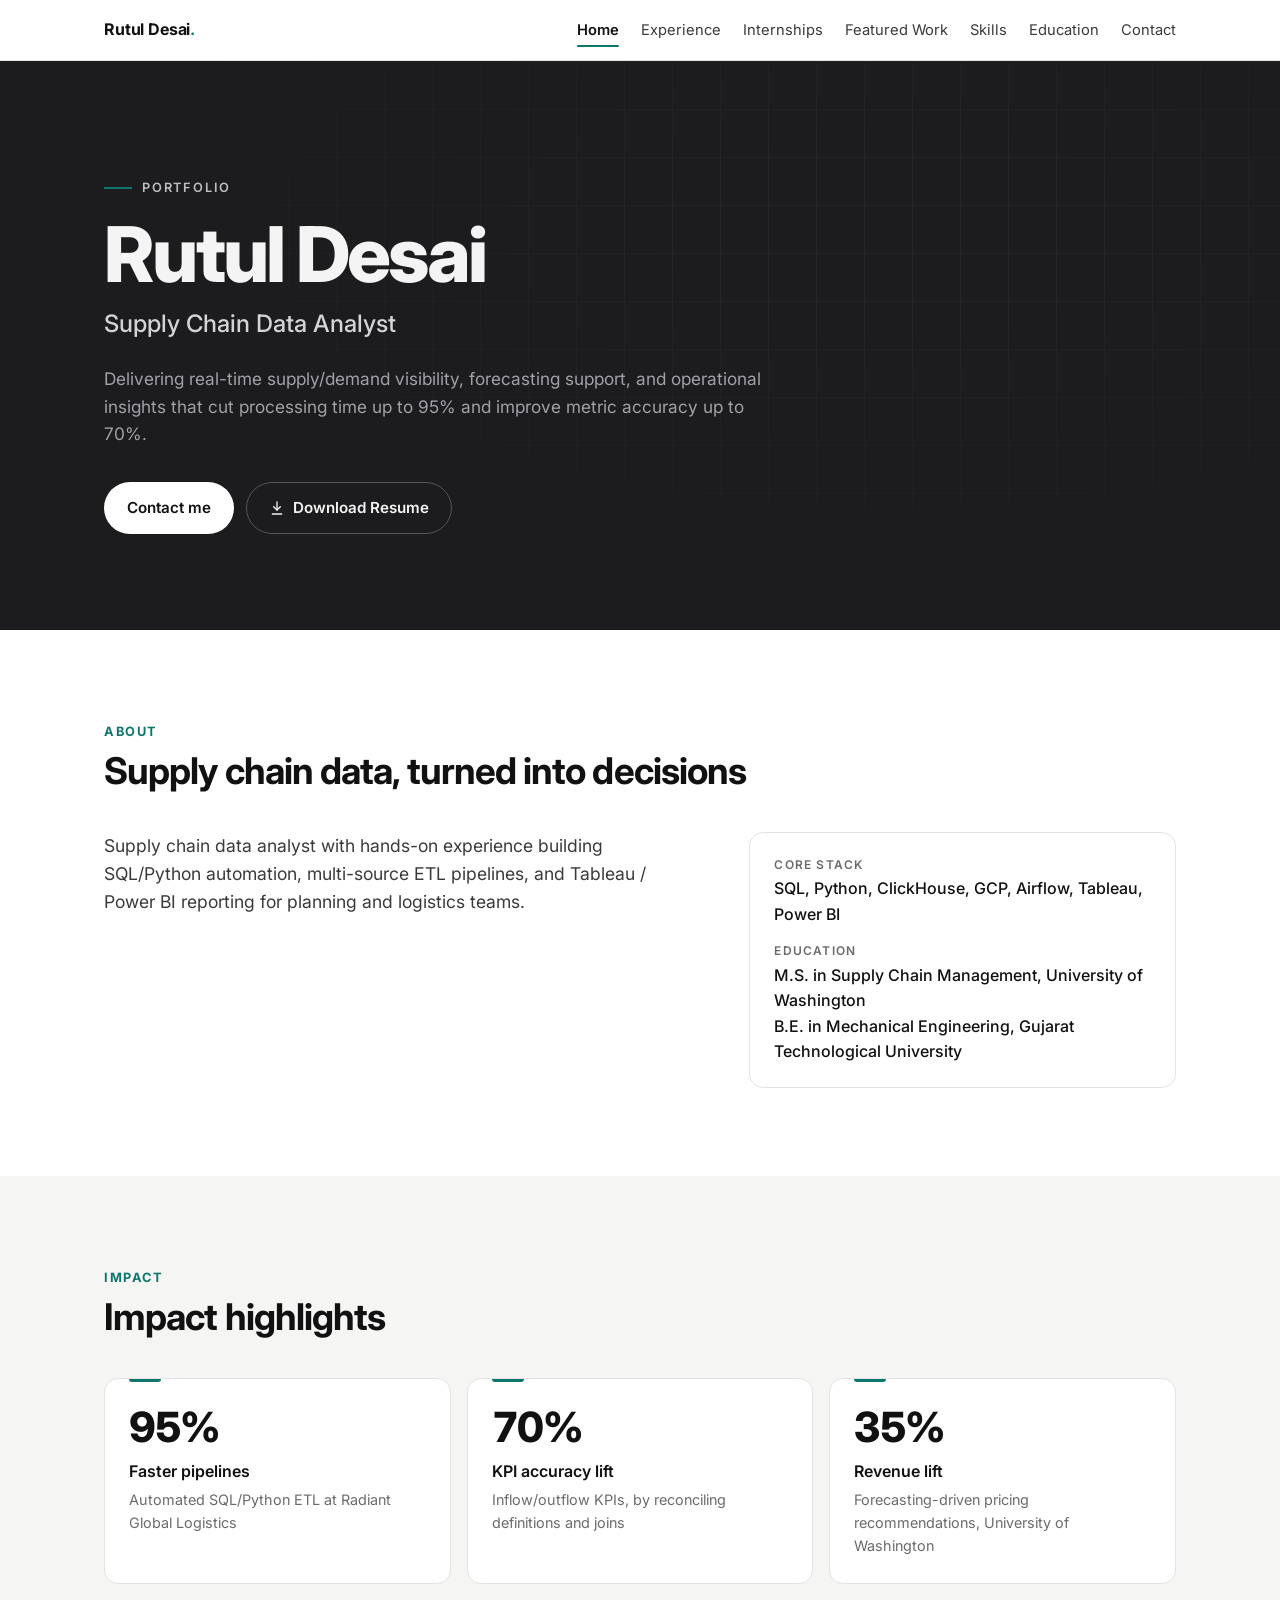
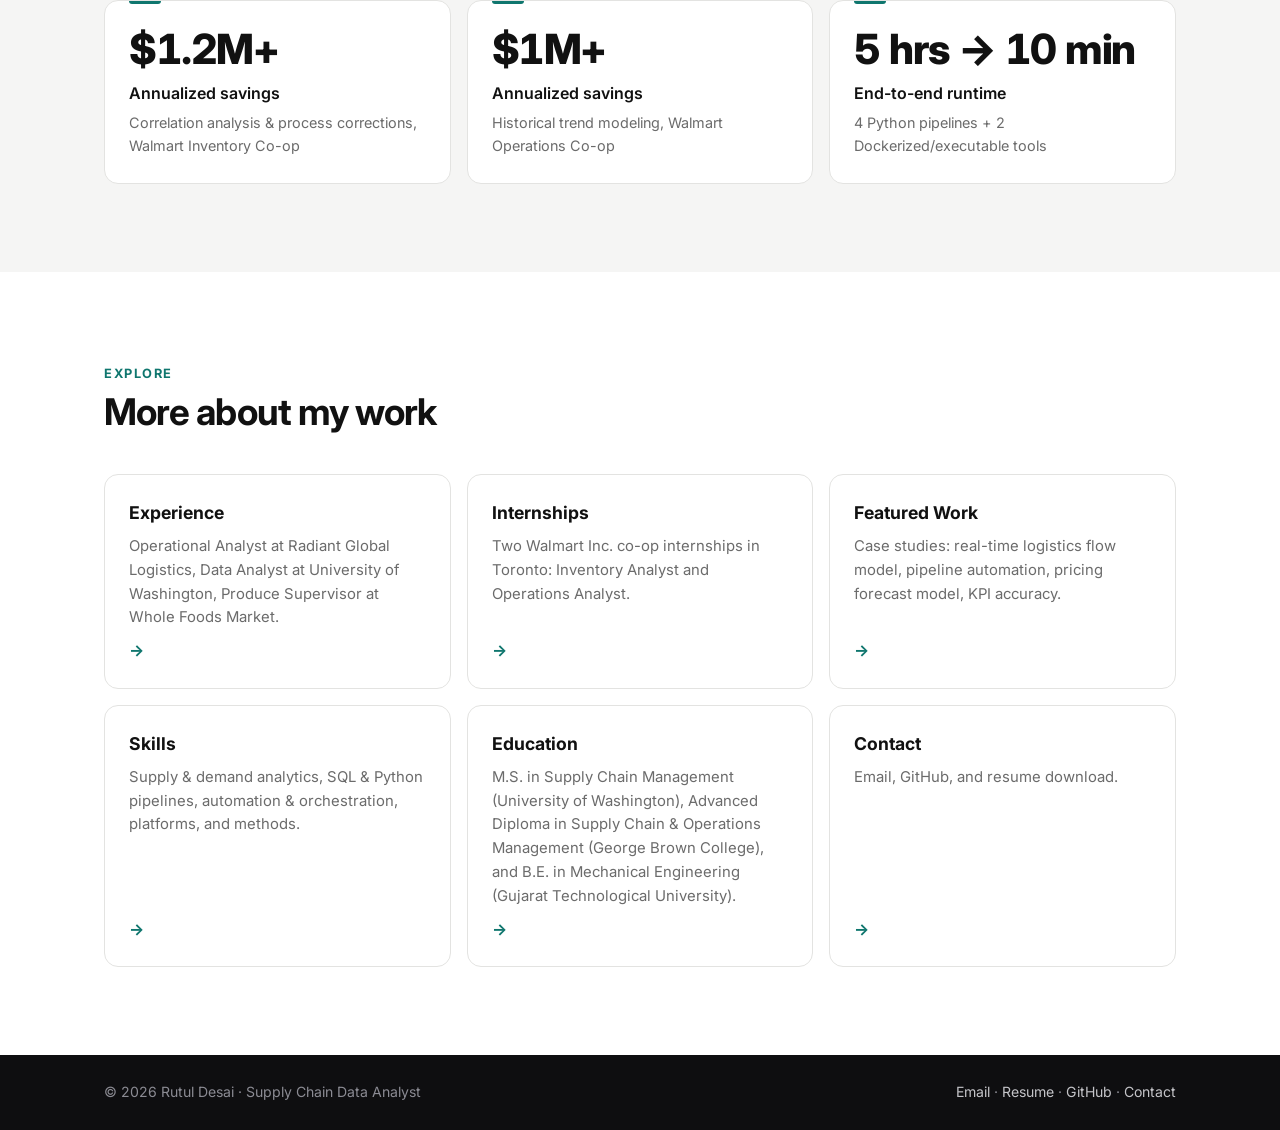
==== index.html @ 3c2eede6 "Add files via upload" ====
<!DOCTYPE html>
<html lang="en" class="no-js">
<head>
<meta charset="utf-8">
<meta name="viewport" content="width=device-width, initial-scale=1">
<title>Rutul Desai · Supply Chain Data Analyst</title>
<meta name="description" content="Rutul Desai, Supply Chain Data Analyst. SQL/Python automation, multi-source ETL pipelines, and Tableau / Power BI reporting for planning and logistics teams.">
<meta name="theme-color" content="#1c1c1e">
<script>document.documentElement.classList.remove('no-js');document.documentElement.classList.add('js');</script>
<link rel="preconnect" href="https://fonts.googleapis.com">
<link rel="preconnect" href="https://fonts.gstatic.com" crossorigin>
<link href="https://fonts.googleapis.com/css2?family=Inter:wght@400;500;600;700;800&display=swap" rel="stylesheet">
<link rel="stylesheet" href="styles.css">
</head>
<body>
<a class="skip" href="#main">Skip to content</a>
<header class="nav">
  <div class="container">
    <a class="brand" href="index.html">Rutul Desai<span>.</span></a>
    <button class="nav-toggle" type="button" aria-expanded="false" aria-controls="site-menu" aria-label="Open menu">
      <span class="bar" aria-hidden="true"></span><span class="bar" aria-hidden="true"></span><span class="bar" aria-hidden="true"></span>
    </button>
    <nav aria-label="Primary">
      <ul id="site-menu">
        <li><a href="index.html" aria-current="page" class="active">Home</a></li>
        <li><a href="experience.html">Experience</a></li>
        <li><a href="internships.html">Internships</a></li>
        <li><a href="projects.html">Featured Work</a></li>
        <li><a href="skills.html">Skills</a></li>
        <li><a href="education.html">Education</a></li>
        <li><a href="contact.html">Contact</a></li>
      </ul>
    </nav>
  </div>
</header>
<main id="main">
<section class="hero" aria-labelledby="hero-name">
  <div class="container">
    <!-- PLACEHOLDER: add a professional headshot here if desired, e.g.
         <img src="photo.jpg" alt="Portrait of Rutul Desai" width="160" height="160"> -->
    <span class="eyebrow">Portfolio</span>
    <h1 id="hero-name">Rutul Desai</h1>
    <p class="title">Supply Chain Data Analyst</p>
    <p class="value">Delivering real-time supply/demand visibility, forecasting support, and operational insights that cut processing time up to 95% and improve metric accuracy up to 70%.</p>
    <div class="btns">
      <a class="btn btn-primary" href="contact.html">Contact me</a>
      <a class="btn btn-ghost" href="resume.pdf" download="Rutul_Desai_Resume.pdf"><svg viewBox="0 0 24 24" fill="none" stroke="currentColor" stroke-width="2" stroke-linecap="round" stroke-linejoin="round" aria-hidden="true"><path d="M12 3v12"/><path d="m7 10 5 5 5-5"/><path d="M5 21h14"/></svg> Download Resume</a>
    </div>
  </div>
</section>

<section aria-labelledby="about-h">
  <div class="container">
    <div class="sec-head"><span class="num">About</span><h2 id="about-h">Supply chain data, turned into decisions</h2></div>
    <div class="about">
      <div>
        <p>Supply chain data analyst with hands-on experience building SQL/Python automation, multi-source ETL pipelines, and Tableau / Power BI reporting for planning and logistics teams.</p>
      </div>
      <aside class="facts" aria-label="Quick facts">
        <dl>
          <div><dt>Core stack</dt><dd>SQL, Python, ClickHouse, GCP, Airflow, Tableau, Power BI</dd></div>
          <div><dt>Education</dt><dd>M.S. in Supply Chain Management, University of Washington<br>B.E. in Mechanical Engineering, Gujarat Technological University</dd></div>
        </dl>
      </aside>
    </div>
  </div>
</section>

<section class="alt" aria-labelledby="impact-h">
  <div class="container">
    <div class="sec-head"><span class="num">Impact</span><h2 id="impact-h">Impact highlights</h2></div>
    <ul class="metrics" role="list" style="list-style:none;margin:0;padding:0">
      <li class="metric"><div class="big">95%</div><div class="lbl">Faster pipelines</div><div class="ctx">Automated SQL/Python ETL at Radiant Global Logistics</div></li>
      <li class="metric"><div class="big">70%</div><div class="lbl">KPI accuracy lift</div><div class="ctx">Inflow/outflow KPIs, by reconciling definitions and joins</div></li>
      <li class="metric"><div class="big">35%</div><div class="lbl">Revenue lift</div><div class="ctx">Forecasting-driven pricing recommendations, University of Washington</div></li>
      <li class="metric"><div class="big">$1.2M+</div><div class="lbl">Annualized savings</div><div class="ctx">Correlation analysis &amp; process corrections, Walmart Inventory Co-op</div></li>
      <li class="metric"><div class="big">$1M+</div><div class="lbl">Annualized savings</div><div class="ctx">Historical trend modeling, Walmart Operations Co-op</div></li>
      <li class="metric"><div class="big">5 hrs → 10 min</div><div class="lbl">End-to-end runtime</div><div class="ctx">4 Python pipelines + 2 Dockerized/executable tools</div></li>
    </ul>
  </div>
</section>

<section aria-labelledby="explore-h">
  <div class="container">
    <div class="sec-head"><span class="num">Explore</span><h2 id="explore-h">More about my work</h2></div>
    <ul class="teasers" role="list">
      <li><a class="teaser" href="experience.html"><span class="t-title">Experience</span><span class="t-desc">Operational Analyst at Radiant Global Logistics, Data Analyst at University of Washington, Produce Supervisor at Whole Foods Market.</span><span class="t-arrow" aria-hidden="true">→</span></a></li>
      <li><a class="teaser" href="internships.html"><span class="t-title">Internships</span><span class="t-desc">Two Walmart Inc. co-op internships in Toronto: Inventory Analyst and Operations Analyst.</span><span class="t-arrow" aria-hidden="true">→</span></a></li>
      <li><a class="teaser" href="projects.html"><span class="t-title">Featured Work</span><span class="t-desc">Case studies: real-time logistics flow model, pipeline automation, pricing forecast model, KPI accuracy.</span><span class="t-arrow" aria-hidden="true">→</span></a></li>
      <li><a class="teaser" href="skills.html"><span class="t-title">Skills</span><span class="t-desc">Supply &amp; demand analytics, SQL &amp; Python pipelines, automation &amp; orchestration, platforms, and methods.</span><span class="t-arrow" aria-hidden="true">→</span></a></li>
      <li><a class="teaser" href="education.html"><span class="t-title">Education</span><span class="t-desc">M.S. in Supply Chain Management (University of Washington), Advanced Diploma in Supply Chain &amp; Operations Management (George Brown College), and B.E. in Mechanical Engineering (Gujarat Technological University).</span><span class="t-arrow" aria-hidden="true">→</span></a></li>
      <li><a class="teaser" href="contact.html"><span class="t-title">Contact</span><span class="t-desc">Email, GitHub, and resume download.</span><span class="t-arrow" aria-hidden="true">→</span></a></li>
    </ul>
  </div>
</section>
</main>
<footer>
  <div class="container">
    <span>© 2026 Rutul Desai · Supply Chain Data Analyst</span>
    <span><a href="mailto:rutul.desai@outlook.com">Email</a> · <a href="resume.pdf" download="Rutul_Desai_Resume.pdf">Resume</a> · <a href="https://github.com/desairutul" rel="noopener">GitHub</a> · <a href="contact.html">Contact</a></span>
  </div>
</footer>
<script src="main.js" defer></script>
</body>
</html>
---- styles.css ----
:root{
  --bg:#ffffff;--bg-alt:#f5f5f4;--ink:#111111;--ink-2:#3a3a3a;--muted:#6b6b6b;
  --line:#e3e3e1;--graphite:#1c1c1e;--graphite-2:#2a2a2d;--accent:#0f766e;
  --radius:14px;--max:1120px;
  --font:"Inter",system-ui,-apple-system,"Segoe UI",Roboto,Helvetica,Arial,sans-serif;
}
*{box-sizing:border-box}
html{scroll-behavior:smooth;scroll-padding-top:72px}
body{min-height:100vh;display:flex;flex-direction:column}
main{flex:1}
@media (prefers-reduced-motion:reduce){html{scroll-behavior:auto}*{transition:none!important}}
body{margin:0;font-family:var(--font);color:var(--ink);background:var(--bg);line-height:1.6;font-size:16px;-webkit-font-smoothing:antialiased}
a{color:inherit}
img{max-width:100%}
.container{max-width:var(--max);margin:0 auto;padding:0 24px}
.skip{position:absolute;left:-9999px;top:8px;background:var(--ink);color:#fff;padding:8px 14px;border-radius:8px;z-index:100}
.skip:focus{left:8px}
:focus-visible{outline:2px solid var(--accent);outline-offset:3px;border-radius:4px}

/* Nav */
.nav{position:sticky;top:0;z-index:50;background:rgba(255,255,255,.88);backdrop-filter:saturate(1.4) blur(10px);-webkit-backdrop-filter:saturate(1.4) blur(10px);border-bottom:1px solid var(--line)}
.nav .container{display:flex;align-items:center;justify-content:space-between;height:60px;gap:16px}
.brand{font-weight:700;letter-spacing:-.01em;text-decoration:none}
.brand span{color:var(--accent)}
.nav ul{list-style:none;display:flex;gap:22px;margin:0;padding:0}
.nav ul a{text-decoration:none;font-size:.92rem;color:var(--ink-2)}
.nav ul a:hover{color:var(--ink)}

/* Hero */
.hero{background:var(--graphite);color:#f4f4f5;padding:110px 0 96px;position:relative;overflow:hidden}
.hero::after{content:"";position:absolute;inset:0;background-image:linear-gradient(rgba(255,255,255,.04) 1px,transparent 1px),linear-gradient(90deg,rgba(255,255,255,.04) 1px,transparent 1px);background-size:48px 48px;mask-image:radial-gradient(ellipse at 70% 30%,#000 10%,transparent 70%);-webkit-mask-image:radial-gradient(ellipse at 70% 30%,#000 10%,transparent 70%);pointer-events:none}
.hero .container{position:relative;z-index:1}
.eyebrow{display:inline-flex;align-items:center;gap:10px;font-size:.8rem;letter-spacing:.14em;text-transform:uppercase;color:#bdbdc2;font-weight:600}
.eyebrow::before{content:"";width:28px;height:2px;background:var(--accent)}
.hero h1{font-size:clamp(2.6rem,7vw,4.8rem);line-height:1.02;letter-spacing:-.035em;margin:18px 0 10px;font-weight:800}
.hero .title{font-size:clamp(1.15rem,2.4vw,1.5rem);color:#d4d4d8;margin:0 0 22px;font-weight:500}
.hero .value{max-width:680px;font-size:1.08rem;color:#a1a1aa;margin:0 0 34px}
.btns{display:flex;flex-wrap:wrap;gap:12px}
.btn{display:inline-flex;align-items:center;gap:8px;padding:13px 22px;border-radius:999px;font-weight:600;font-size:.95rem;text-decoration:none;border:1px solid transparent;transition:transform .15s ease,background .15s ease}
.btn:hover{transform:translateY(-1px)}
.btn-primary{background:#fff;color:var(--ink)}
.btn-primary:hover{background:#e7e7e5}
.btn-ghost{border-color:#55555a;color:#f4f4f5}
.btn-ghost:hover{background:var(--graphite-2)}
.btn svg{width:16px;height:16px}

/* Sections */
section{padding:88px 0}
section.alt{background:var(--bg-alt)}
.sec-head{margin-bottom:40px}
.sec-head .num{font-size:.8rem;font-weight:700;color:var(--accent);letter-spacing:.12em}
.sec-head h2{font-size:clamp(1.7rem,3.4vw,2.3rem);letter-spacing:-.025em;margin:6px 0 0;line-height:1.15}
.sec-head p{color:var(--muted);margin:10px 0 0;max-width:640px}

/* About */
.about{display:grid;grid-template-columns:1.4fr 1fr;gap:48px;align-items:start}
.about p{font-size:1.1rem;color:var(--ink-2);margin:0 0 16px}
.facts{border:1px solid var(--line);border-radius:var(--radius);padding:22px 24px;background:#fff}
.facts dl{margin:0;display:grid;gap:14px}
.facts dt{font-size:.75rem;text-transform:uppercase;letter-spacing:.1em;color:var(--muted);font-weight:600}
.facts dd{margin:2px 0 0;font-weight:500}
@media (max-width:820px){.about{grid-template-columns:1fr;gap:28px}}

/* Metrics */
.metrics{display:grid;grid-template-columns:repeat(3,1fr);gap:16px}
.metric{background:#fff;border:1px solid var(--line);border-radius:var(--radius);padding:26px 24px;position:relative}
.metric::before{content:"";position:absolute;left:24px;top:0;width:32px;height:3px;background:var(--accent);border-radius:0 0 3px 3px}
.metric .big{font-size:clamp(2rem,4vw,2.6rem);font-weight:800;letter-spacing:-.035em;line-height:1.1;font-variant-numeric:tabular-nums}
.metric .lbl{font-weight:600;margin-top:8px}
.metric .ctx{color:var(--muted);font-size:.9rem;margin-top:4px}
@media (max-width:900px){.metrics{grid-template-columns:repeat(2,1fr)}}
@media (max-width:520px){.metrics{grid-template-columns:1fr}}

/* Skills */
.skills{display:grid;grid-template-columns:repeat(2,1fr);gap:16px}
.skill{border:1px solid var(--line);border-radius:var(--radius);padding:24px;background:#fff}
.skill h3{margin:0 0 14px;font-size:1.05rem}
.tags{display:flex;flex-wrap:wrap;gap:8px;list-style:none;margin:0;padding:0}
.tags li{font-size:.85rem;padding:6px 12px;border-radius:999px;background:var(--bg-alt);border:1px solid var(--line);color:var(--ink-2)}
.skill.wide{grid-column:1/-1}
@media (max-width:760px){.skills{grid-template-columns:1fr}}

/* Timeline */
.timeline{list-style:none;margin:0;padding:0;position:relative}
.timeline::before{content:"";position:absolute;left:7px;top:6px;bottom:6px;width:2px;background:var(--line)}
.tl-item{position:relative;padding-left:44px;padding-bottom:40px}
.tl-item:last-child{padding-bottom:0}
.tl-item::before{content:"";position:absolute;left:0;top:6px;width:16px;height:16px;border-radius:50%;background:#fff;border:3px solid var(--ink)}
.tl-item:first-child::before{border-color:var(--accent)}
.tl-card{border:1px solid var(--line);border-radius:var(--radius);padding:24px 26px;background:#fff}
.tl-top{display:flex;flex-wrap:wrap;justify-content:space-between;gap:6px 18px;align-items:baseline}
.tl-top h3{margin:0;font-size:1.15rem;letter-spacing:-.01em}
.tl-org{color:var(--ink-2);font-weight:500;margin-top:2px}
.tl-meta{font-size:.85rem;color:var(--muted);font-variant-numeric:tabular-nums;white-space:nowrap}
.tl-card ul{margin:14px 0 0;padding-left:18px;color:var(--ink-2)}
.tl-card li{margin:6px 0}
.tl-card li::marker{color:var(--muted)}

/* Internships */
.interns{display:grid;grid-template-columns:repeat(2,1fr);gap:16px}
.intern{border:1px solid var(--line);border-radius:var(--radius);padding:26px;background:#fff;display:flex;flex-direction:column}
.badge{align-self:flex-start;font-size:.72rem;font-weight:700;letter-spacing:.1em;text-transform:uppercase;padding:4px 10px;border-radius:999px;background:var(--ink);color:#fff;margin-bottom:14px}
.intern h3{margin:0;font-size:1.12rem}
.intern .tl-org{margin-bottom:2px}
.intern ul{margin:14px 0 0;padding-left:18px;color:var(--ink-2)}
.intern li{margin:6px 0}
@media (max-width:820px){.interns{grid-template-columns:1fr}}

/* Featured work */
.work{display:grid;grid-template-columns:repeat(2,1fr);gap:18px}
.case{background:var(--graphite);color:#e4e4e7;border-radius:var(--radius);padding:30px;display:flex;flex-direction:column;gap:14px}
.case .kicker{font-size:.75rem;letter-spacing:.12em;text-transform:uppercase;color:#a1a1aa;font-weight:600}
.case h3{margin:0;font-size:1.28rem;color:#fff;letter-spacing:-.015em;line-height:1.3}
.case .result{font-size:2rem;font-weight:800;color:#fff;letter-spacing:-.03em;line-height:1}
.case .result small{display:block;font-size:.85rem;font-weight:500;color:#a1a1aa;letter-spacing:0;margin-top:6px}
.case dl{margin:0;display:grid;gap:10px}
.case dt{font-size:.72rem;letter-spacing:.1em;text-transform:uppercase;color:#8b8b93;font-weight:700}
.case dd{margin:2px 0 0;color:#d4d4d8;font-size:.95rem}
.case .tags{margin-top:auto;padding-top:6px}
.case .tags li{background:var(--graphite-2);border-color:#3a3a3f;color:#d4d4d8}
@media (max-width:820px){.work{grid-template-columns:1fr}}

/* Education */
.edu{display:grid;grid-template-columns:repeat(3,1fr);gap:16px}
.edu-card{border:1px solid var(--line);border-radius:var(--radius);padding:24px;background:#fff}
.edu-card .yr{font-size:.85rem;color:var(--muted);font-variant-numeric:tabular-nums}
.edu-card h3{margin:6px 0 4px;font-size:1.05rem}
.edu-card p{margin:0;color:var(--ink-2)}
@media (max-width:900px){.edu{grid-template-columns:1fr}}

/* Contact */
.contact{background:var(--graphite);color:#f4f4f5;text-align:center}
.contact .sec-head{margin-left:auto;margin-right:auto}
.contact .sec-head p{color:#a1a1aa;margin-left:auto;margin-right:auto}
.contact .mail{display:inline-block;font-size:clamp(1.25rem,4vw,2rem);font-weight:700;letter-spacing:-.02em;color:#fff;text-decoration:none;border-bottom:2px solid var(--accent);padding-bottom:4px;margin:4px 0 30px;word-break:break-all}
.contact .mail:hover{border-bottom-color:#fff}
.contact .btns{justify-content:center}

footer{background:#0e0e10;color:#8b8b93;font-size:.88rem;padding:26px 0}
footer .container{display:flex;flex-wrap:wrap;justify-content:space-between;gap:10px}
footer a{color:#c4c4c8;text-decoration:none}
footer a:hover{color:#fff}

/* Mobile refinements */
@media (max-width:560px){
  .container{padding:0 18px}
  section{padding:64px 0}
  .hero{padding:72px 0 64px}
  .timeline::before{left:5px}
  .tl-item{padding-left:26px;padding-bottom:24px}
  .tl-item::before{width:12px;height:12px;border-width:2px;top:8px}
  .tl-card,.intern,.case,.skill,.edu-card{padding:20px}
  .tl-card ul,.intern ul{padding-left:16px}
  .btns .btn{flex:1 1 auto;justify-content:center}
}

/* ===== Multi-page additions ===== */
.nav ul a{position:relative;padding:6px 0}
.nav ul a.active{color:var(--ink);font-weight:600}
.nav ul a.active::after{content:"";position:absolute;left:0;right:0;bottom:-2px;height:2px;background:var(--accent);border-radius:2px}
.nav-toggle{display:none;width:42px;height:42px;border:1px solid var(--line);border-radius:10px;background:#fff;cursor:pointer;flex-direction:column;align-items:center;justify-content:center;gap:4px;padding:0}
.nav-toggle .bar{display:block;width:18px;height:2px;background:var(--ink);border-radius:2px;transition:transform .2s ease,opacity .2s ease}
.nav-toggle[aria-expanded="true"] .bar:nth-child(1){transform:translateY(6px) rotate(45deg)}
.nav-toggle[aria-expanded="true"] .bar:nth-child(2){opacity:0}
.nav-toggle[aria-expanded="true"] .bar:nth-child(3){transform:translateY(-6px) rotate(-45deg)}
@media (max-width:900px){
  .js .nav-toggle{display:inline-flex}
  .js .nav nav{position:absolute;left:0;right:0;top:60px;background:#fff;border-bottom:1px solid var(--line);box-shadow:0 12px 24px rgba(0,0,0,.08);display:none}
  .js .nav.open nav{display:block}
  .js .nav ul{flex-direction:column;gap:0;padding:8px 18px 14px}
  .js .nav ul a{display:block;padding:13px 4px;font-size:1rem;border-bottom:1px solid var(--line)}
  .js .nav ul li:last-child a{border-bottom:0}
  .js .nav ul a.active::after{left:-14px;right:auto;top:12px;bottom:12px;width:3px;height:auto}
  /* No-JS fallback: links wrap under the brand */
  .no-js .nav .container{height:auto;flex-wrap:wrap;padding-top:12px;padding-bottom:10px}
  .no-js .nav ul{flex-wrap:wrap;gap:6px 16px}
}
.page-hero{background:var(--graphite);color:#f4f4f5;padding:72px 0 60px}
.page-hero h1{font-size:clamp(2.1rem,5vw,3.2rem);letter-spacing:-.03em;line-height:1.08;margin:14px 0 10px;font-weight:800}
.page-hero .lead{color:#a1a1aa;max-width:640px;margin:0;font-size:1.05rem}
.sec-head .num{text-transform:uppercase}
.teasers{list-style:none;margin:0;padding:0;display:grid;grid-template-columns:repeat(3,1fr);gap:16px}
.teaser{display:flex;flex-direction:column;gap:8px;height:100%;padding:24px;border:1px solid var(--line);border-radius:var(--radius);text-decoration:none;background:#fff;transition:border-color .15s ease,transform .15s ease}
.teaser:hover{border-color:var(--ink);transform:translateY(-2px)}
.t-title{font-weight:700;font-size:1.1rem}
.t-desc{color:var(--muted);font-size:.93rem;flex:1}
.t-arrow{color:var(--accent);font-weight:700}
@media (max-width:900px){.teasers{grid-template-columns:repeat(2,1fr)}}
@media (max-width:560px){.teasers{grid-template-columns:1fr}.page-hero{padding:56px 0 44px}}
.case-h{margin:0;font-size:1.28rem;color:#fff;letter-spacing:-.015em;line-height:1.3}
.contact-page{padding:110px 0}
.contact-page h1{font-size:clamp(2rem,4.5vw,2.8rem);letter-spacing:-.025em;margin:6px 0 0}
main:has(> .contact-page){background:var(--graphite);display:flex;align-items:center}
main:has(> .contact-page) > .contact-page{width:100%}
.edu-card .spec{color:var(--muted);font-size:.92rem;margin:0 0 6px}
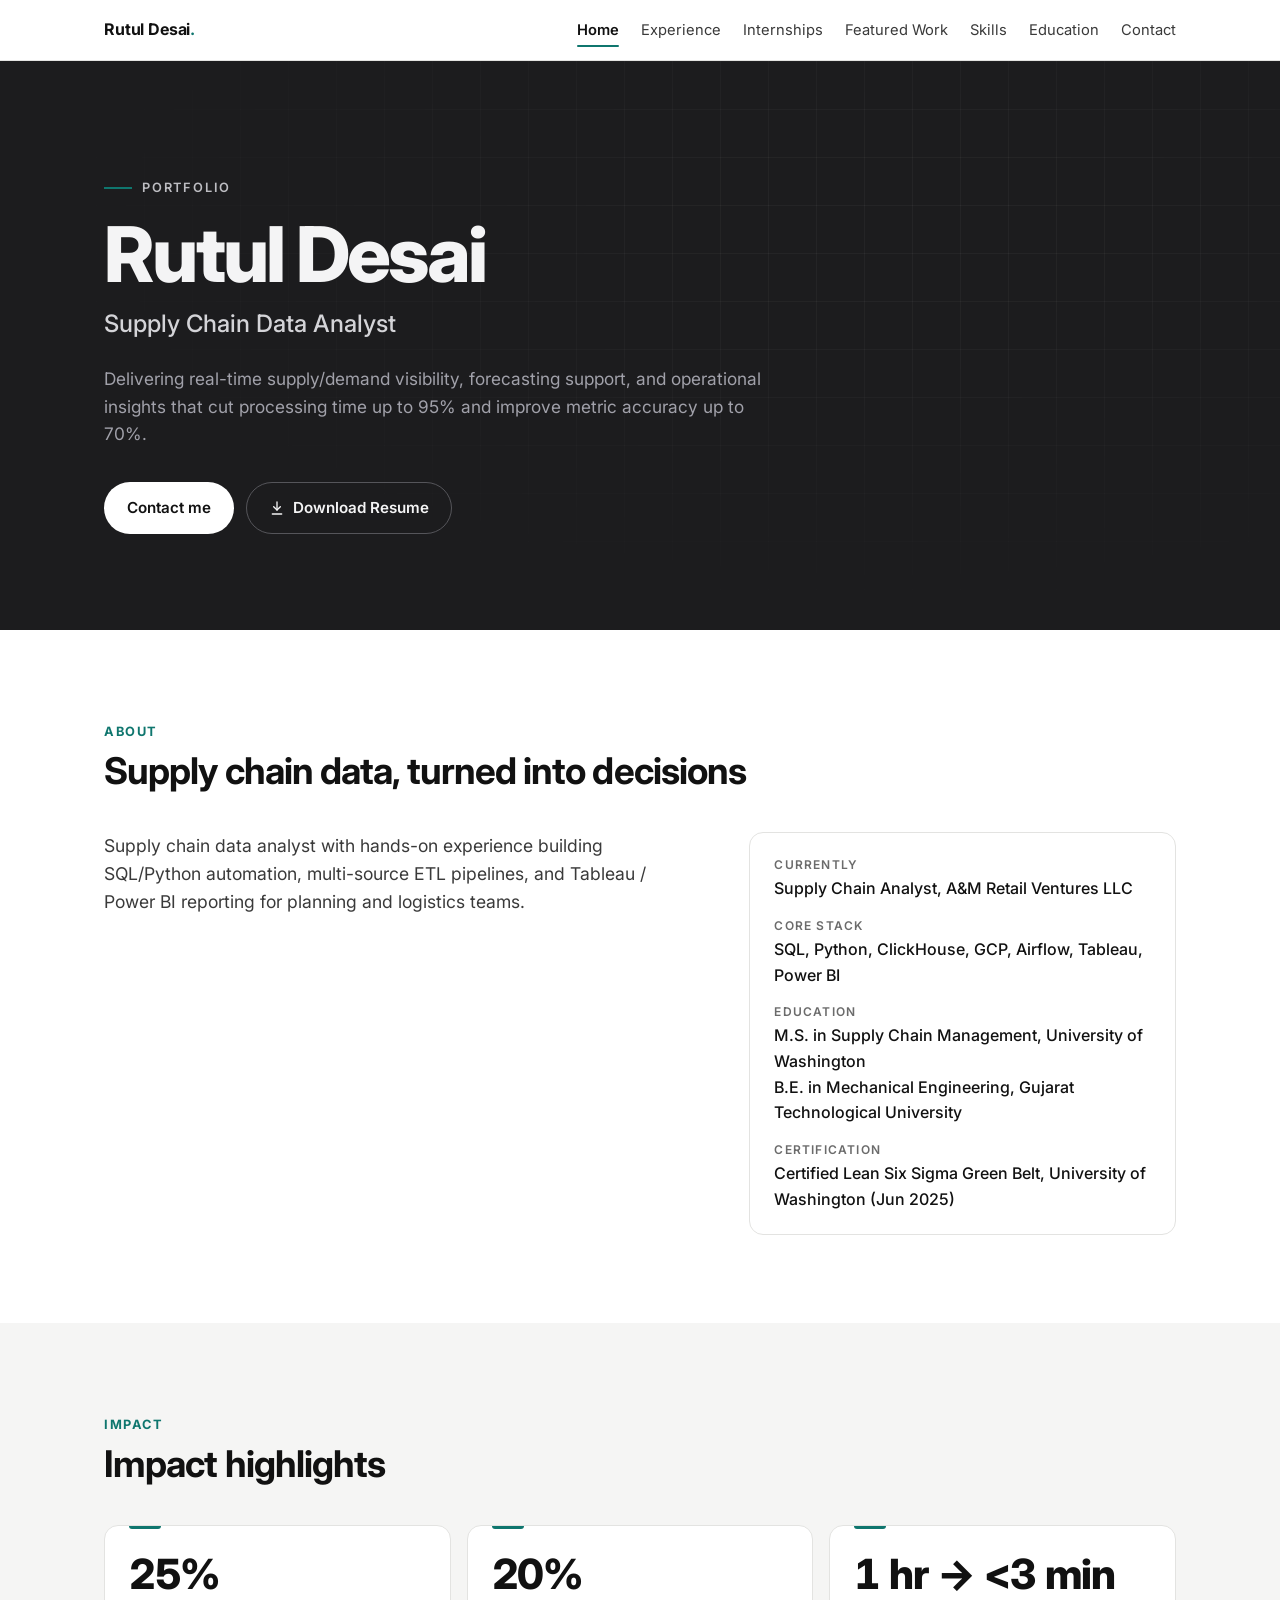
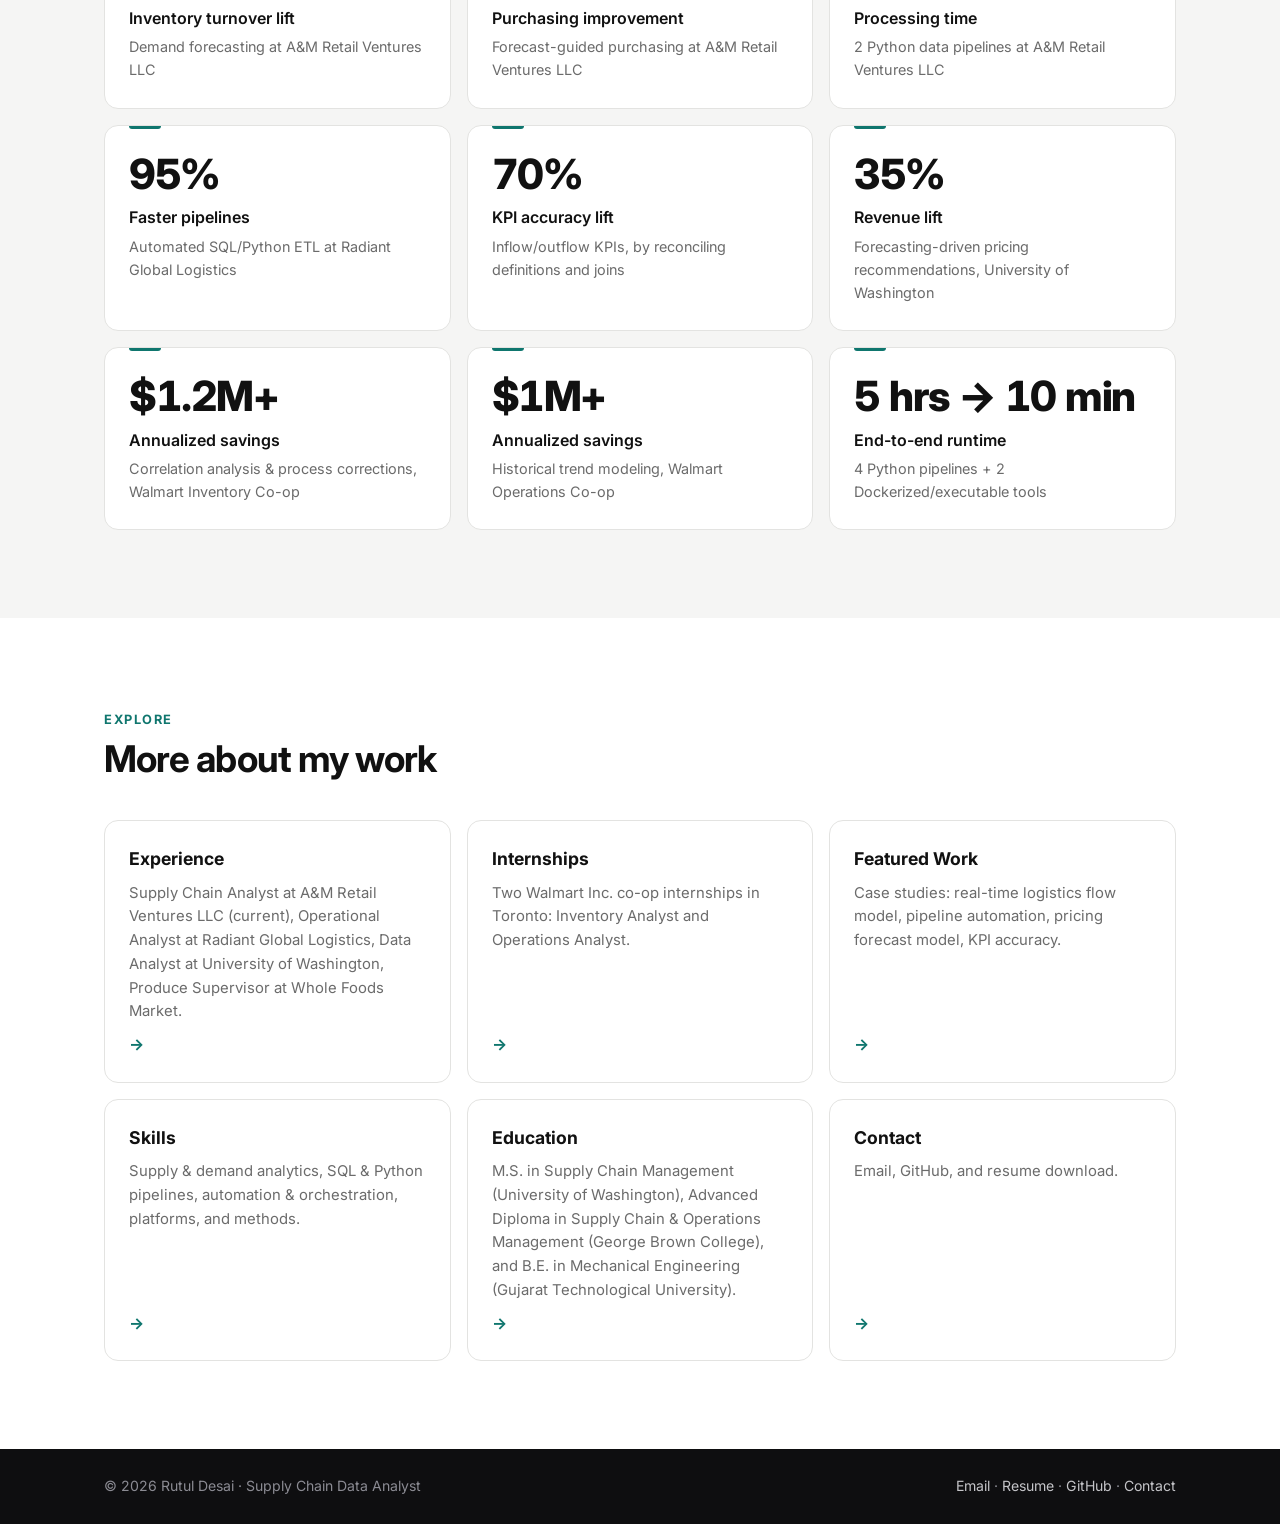
==== commit 9132418d: "Add files via upload" ====
--- a/index.html
+++ b/index.html
@@ -58,8 +58,10 @@
       </div>
       <aside class="facts" aria-label="Quick facts">
         <dl>
+          <div><dt>Currently</dt><dd>Supply Chain Analyst, A&amp;M Retail Ventures LLC</dd></div>
           <div><dt>Core stack</dt><dd>SQL, Python, ClickHouse, GCP, Airflow, Tableau, Power BI</dd></div>
           <div><dt>Education</dt><dd>M.S. in Supply Chain Management, University of Washington<br>B.E. in Mechanical Engineering, Gujarat Technological University</dd></div>
+          <div><dt>Certification</dt><dd>Certified Lean Six Sigma Green Belt, University of Washington (Jun 2025)</dd></div>
         </dl>
       </aside>
     </div>
@@ -70,6 +72,9 @@
   <div class="container">
     <div class="sec-head"><span class="num">Impact</span><h2 id="impact-h">Impact highlights</h2></div>
     <ul class="metrics" role="list" style="list-style:none;margin:0;padding:0">
+      <li class="metric"><div class="big">25%</div><div class="lbl">Inventory turnover lift</div><div class="ctx">Demand forecasting at A&amp;M Retail Ventures LLC</div></li>
+      <li class="metric"><div class="big">20%</div><div class="lbl">Purchasing improvement</div><div class="ctx">Forecast-guided purchasing at A&amp;M Retail Ventures LLC</div></li>
+      <li class="metric"><div class="big">1 hr → &lt;3 min</div><div class="lbl">Processing time</div><div class="ctx">2 Python data pipelines at A&amp;M Retail Ventures LLC</div></li>
       <li class="metric"><div class="big">95%</div><div class="lbl">Faster pipelines</div><div class="ctx">Automated SQL/Python ETL at Radiant Global Logistics</div></li>
       <li class="metric"><div class="big">70%</div><div class="lbl">KPI accuracy lift</div><div class="ctx">Inflow/outflow KPIs, by reconciling definitions and joins</div></li>
       <li class="metric"><div class="big">35%</div><div class="lbl">Revenue lift</div><div class="ctx">Forecasting-driven pricing recommendations, University of Washington</div></li>
@@ -84,7 +89,7 @@
   <div class="container">
     <div class="sec-head"><span class="num">Explore</span><h2 id="explore-h">More about my work</h2></div>
     <ul class="teasers" role="list">
-      <li><a class="teaser" href="experience.html"><span class="t-title">Experience</span><span class="t-desc">Operational Analyst at Radiant Global Logistics, Data Analyst at University of Washington, Produce Supervisor at Whole Foods Market.</span><span class="t-arrow" aria-hidden="true">→</span></a></li>
+      <li><a class="teaser" href="experience.html"><span class="t-title">Experience</span><span class="t-desc">Supply Chain Analyst at A&amp;M Retail Ventures LLC (current), Operational Analyst at Radiant Global Logistics, Data Analyst at University of Washington, Produce Supervisor at Whole Foods Market.</span><span class="t-arrow" aria-hidden="true">→</span></a></li>
       <li><a class="teaser" href="internships.html"><span class="t-title">Internships</span><span class="t-desc">Two Walmart Inc. co-op internships in Toronto: Inventory Analyst and Operations Analyst.</span><span class="t-arrow" aria-hidden="true">→</span></a></li>
       <li><a class="teaser" href="projects.html"><span class="t-title">Featured Work</span><span class="t-desc">Case studies: real-time logistics flow model, pipeline automation, pricing forecast model, KPI accuracy.</span><span class="t-arrow" aria-hidden="true">→</span></a></li>
       <li><a class="teaser" href="skills.html"><span class="t-title">Skills</span><span class="t-desc">Supply &amp; demand analytics, SQL &amp; Python pipelines, automation &amp; orchestration, platforms, and methods.</span><span class="t-arrow" aria-hidden="true">→</span></a></li>
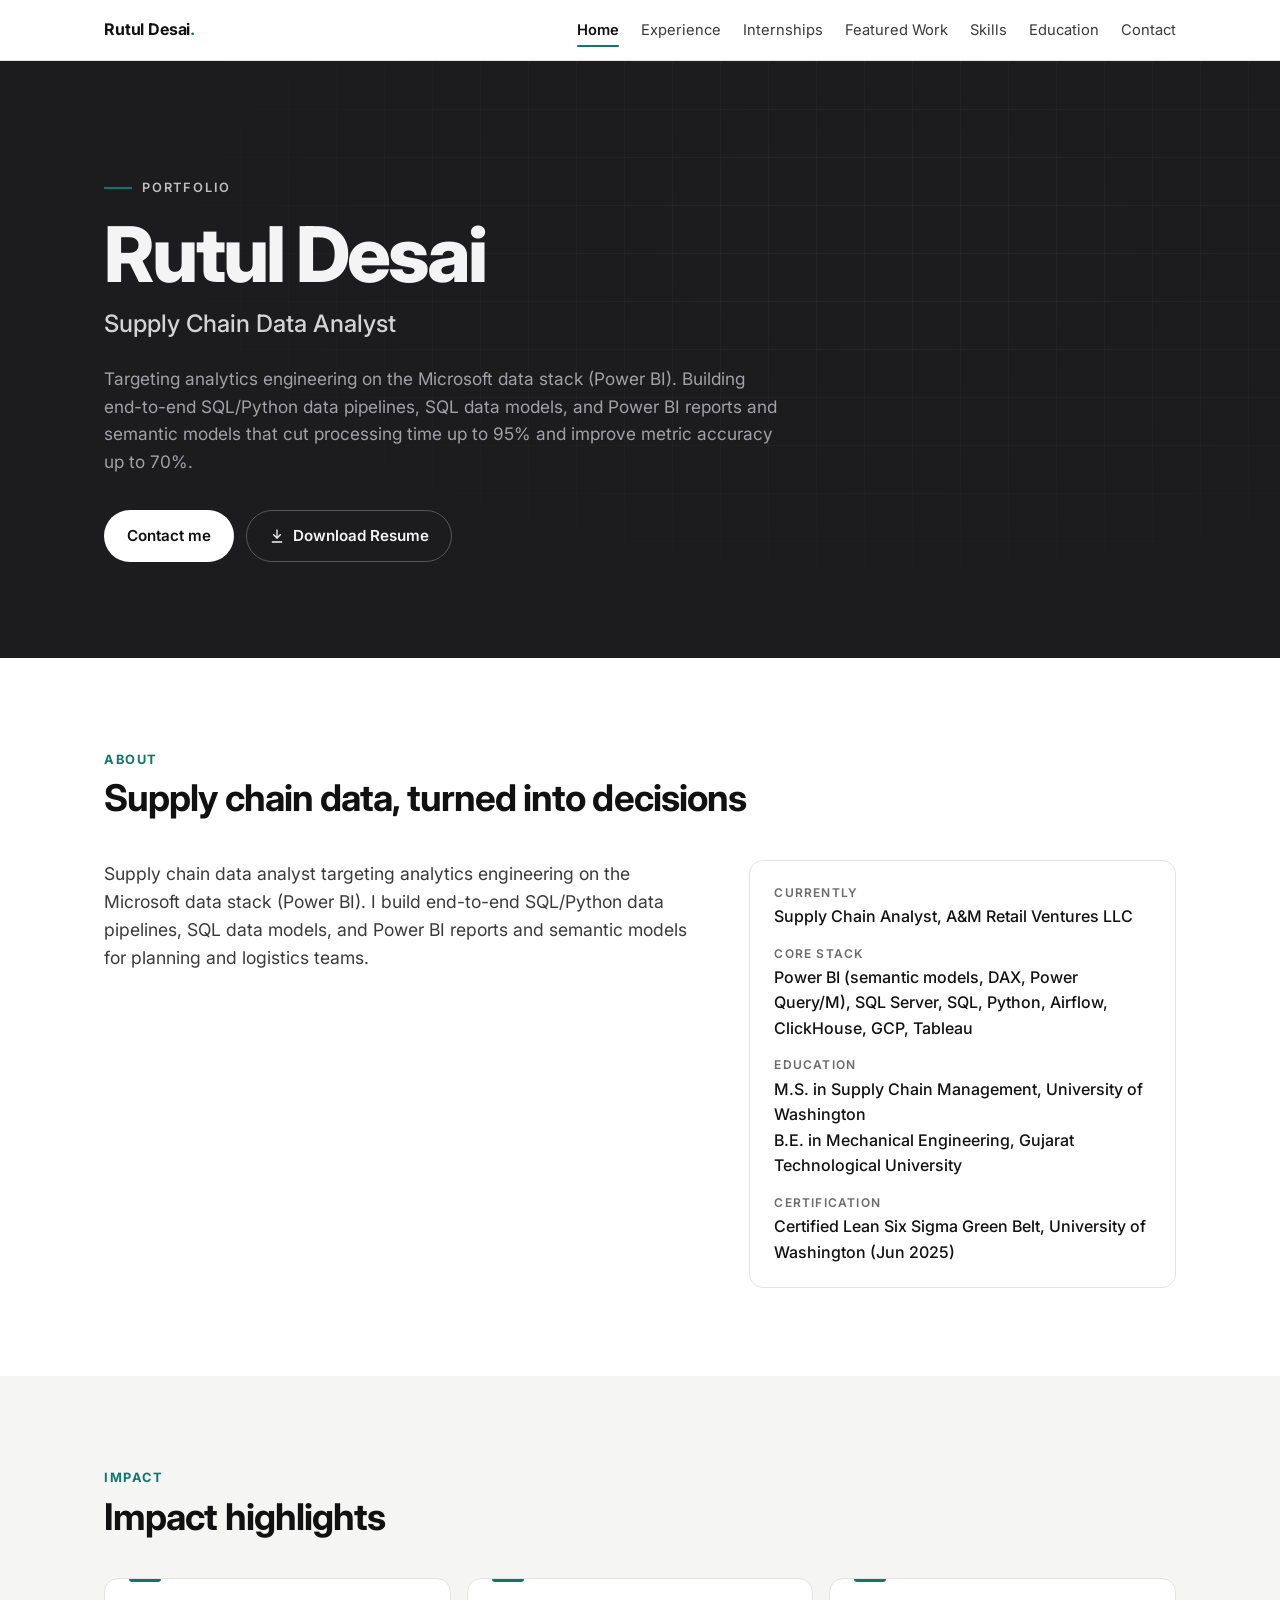
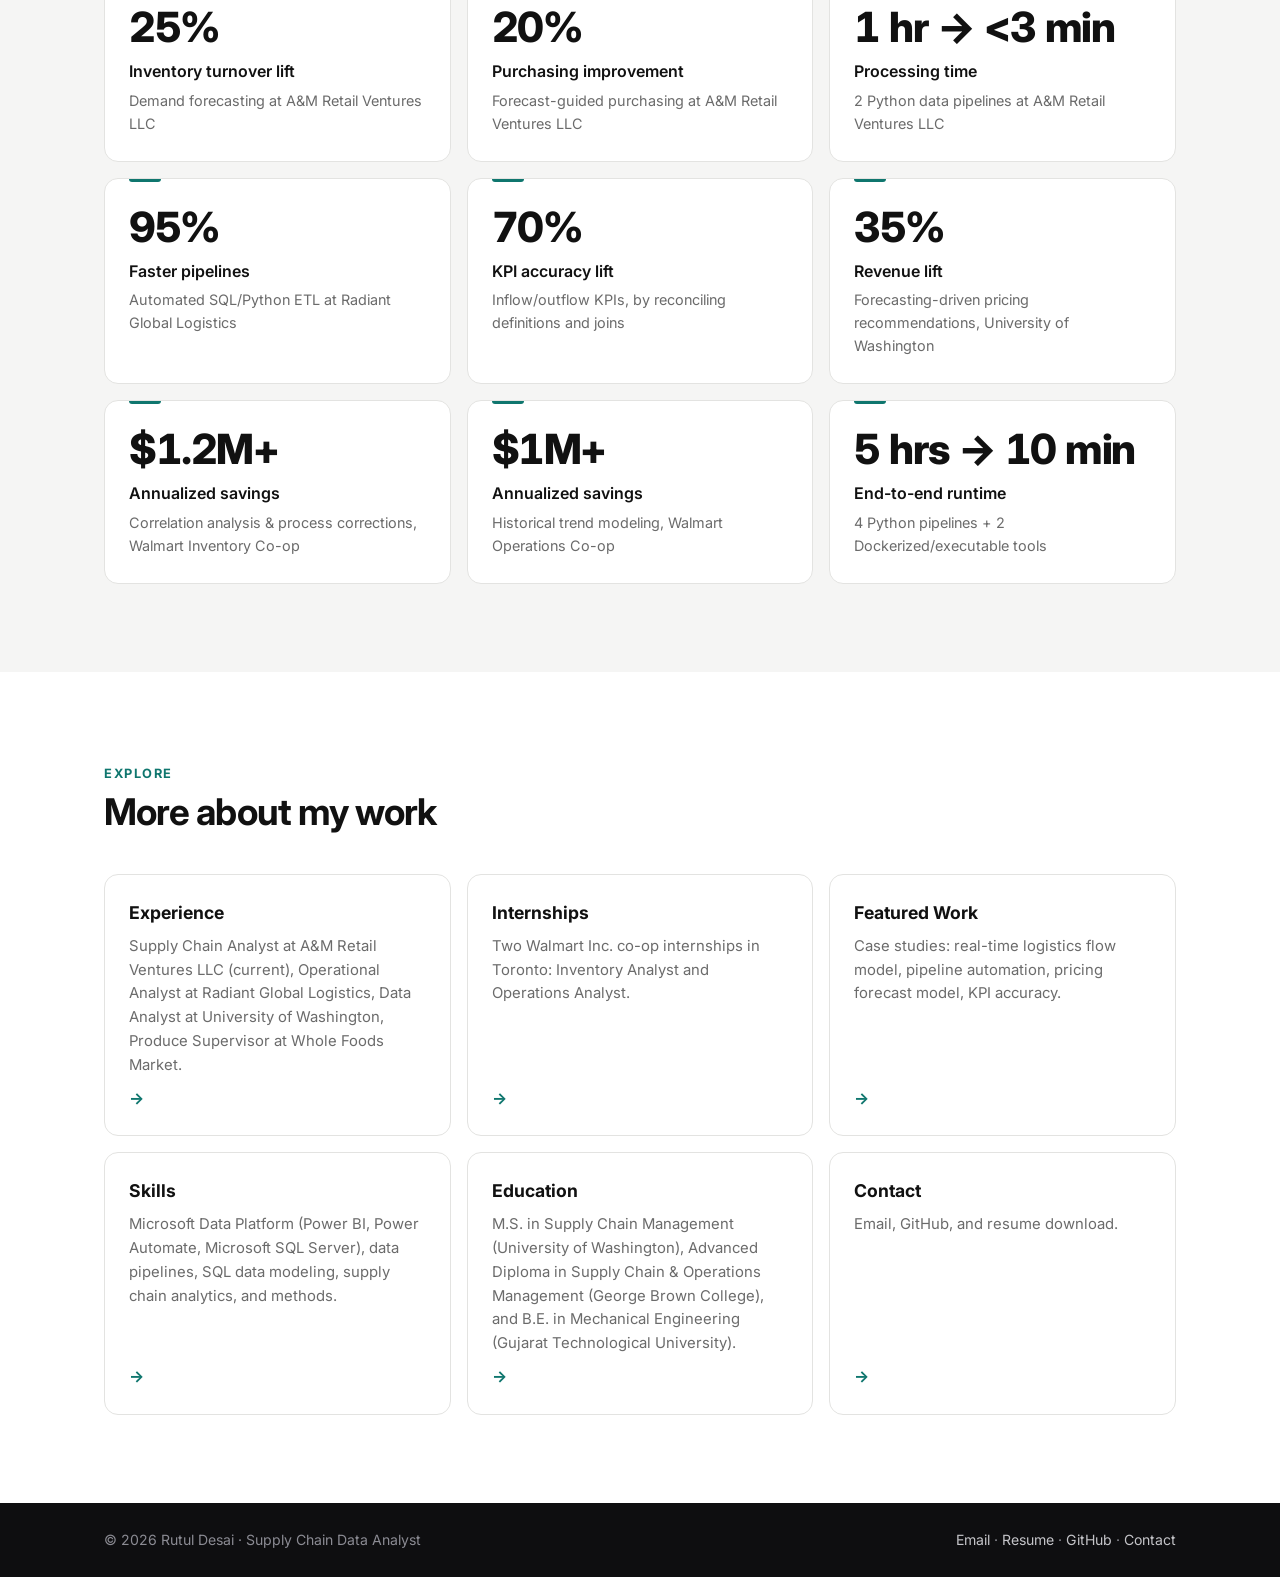
==== commit fead4b69: "Add files via upload" ====
--- a/index.html
+++ b/index.html
@@ -4,7 +4,7 @@
 <meta charset="utf-8">
 <meta name="viewport" content="width=device-width, initial-scale=1">
 <title>Rutul Desai · Supply Chain Data Analyst</title>
-<meta name="description" content="Rutul Desai, Supply Chain Data Analyst. SQL/Python automation, multi-source ETL pipelines, and Tableau / Power BI reporting for planning and logistics teams.">
+<meta name="description" content="Rutul Desai, Supply Chain Data Analyst targeting analytics engineering on the Microsoft data stack (Power BI): end-to-end SQL/Python data pipelines, SQL data models, and Power BI reports and semantic models.">
 <meta name="theme-color" content="#1c1c1e">
 <script>document.documentElement.classList.remove('no-js');document.documentElement.classList.add('js');</script>
 <link rel="preconnect" href="https://fonts.googleapis.com">
@@ -41,7 +41,7 @@
     <span class="eyebrow">Portfolio</span>
     <h1 id="hero-name">Rutul Desai</h1>
     <p class="title">Supply Chain Data Analyst</p>
-    <p class="value">Delivering real-time supply/demand visibility, forecasting support, and operational insights that cut processing time up to 95% and improve metric accuracy up to 70%.</p>
+    <p class="value">Targeting analytics engineering on the Microsoft data stack (Power BI). Building end-to-end SQL/Python data pipelines, SQL data models, and Power BI reports and semantic models that cut processing time up to 95% and improve metric accuracy up to 70%.</p>
     <div class="btns">
       <a class="btn btn-primary" href="contact.html">Contact me</a>
       <a class="btn btn-ghost" href="resume.pdf" download="Rutul_Desai_Resume.pdf"><svg viewBox="0 0 24 24" fill="none" stroke="currentColor" stroke-width="2" stroke-linecap="round" stroke-linejoin="round" aria-hidden="true"><path d="M12 3v12"/><path d="m7 10 5 5 5-5"/><path d="M5 21h14"/></svg> Download Resume</a>
@@ -54,12 +54,12 @@
     <div class="sec-head"><span class="num">About</span><h2 id="about-h">Supply chain data, turned into decisions</h2></div>
     <div class="about">
       <div>
-        <p>Supply chain data analyst with hands-on experience building SQL/Python automation, multi-source ETL pipelines, and Tableau / Power BI reporting for planning and logistics teams.</p>
+        <p>Supply chain data analyst targeting analytics engineering on the Microsoft data stack (Power BI). I build end-to-end SQL/Python data pipelines, SQL data models, and Power BI reports and semantic models for planning and logistics teams.</p>
       </div>
       <aside class="facts" aria-label="Quick facts">
         <dl>
           <div><dt>Currently</dt><dd>Supply Chain Analyst, A&amp;M Retail Ventures LLC</dd></div>
-          <div><dt>Core stack</dt><dd>SQL, Python, ClickHouse, GCP, Airflow, Tableau, Power BI</dd></div>
+          <div><dt>Core stack</dt><dd>Power BI (semantic models, DAX, Power Query/M), SQL Server, SQL, Python, Airflow, ClickHouse, GCP, Tableau</dd></div>
           <div><dt>Education</dt><dd>M.S. in Supply Chain Management, University of Washington<br>B.E. in Mechanical Engineering, Gujarat Technological University</dd></div>
           <div><dt>Certification</dt><dd>Certified Lean Six Sigma Green Belt, University of Washington (Jun 2025)</dd></div>
         </dl>
@@ -92,7 +92,7 @@
       <li><a class="teaser" href="experience.html"><span class="t-title">Experience</span><span class="t-desc">Supply Chain Analyst at A&amp;M Retail Ventures LLC (current), Operational Analyst at Radiant Global Logistics, Data Analyst at University of Washington, Produce Supervisor at Whole Foods Market.</span><span class="t-arrow" aria-hidden="true">→</span></a></li>
       <li><a class="teaser" href="internships.html"><span class="t-title">Internships</span><span class="t-desc">Two Walmart Inc. co-op internships in Toronto: Inventory Analyst and Operations Analyst.</span><span class="t-arrow" aria-hidden="true">→</span></a></li>
       <li><a class="teaser" href="projects.html"><span class="t-title">Featured Work</span><span class="t-desc">Case studies: real-time logistics flow model, pipeline automation, pricing forecast model, KPI accuracy.</span><span class="t-arrow" aria-hidden="true">→</span></a></li>
-      <li><a class="teaser" href="skills.html"><span class="t-title">Skills</span><span class="t-desc">Supply &amp; demand analytics, SQL &amp; Python pipelines, automation &amp; orchestration, platforms, and methods.</span><span class="t-arrow" aria-hidden="true">→</span></a></li>
+      <li><a class="teaser" href="skills.html"><span class="t-title">Skills</span><span class="t-desc">Microsoft Data Platform (Power BI, Power Automate, Microsoft SQL Server), data pipelines, SQL data modeling, supply chain analytics, and methods.</span><span class="t-arrow" aria-hidden="true">→</span></a></li>
       <li><a class="teaser" href="education.html"><span class="t-title">Education</span><span class="t-desc">M.S. in Supply Chain Management (University of Washington), Advanced Diploma in Supply Chain &amp; Operations Management (George Brown College), and B.E. in Mechanical Engineering (Gujarat Technological University).</span><span class="t-arrow" aria-hidden="true">→</span></a></li>
       <li><a class="teaser" href="contact.html"><span class="t-title">Contact</span><span class="t-desc">Email, GitHub, and resume download.</span><span class="t-arrow" aria-hidden="true">→</span></a></li>
     </ul>
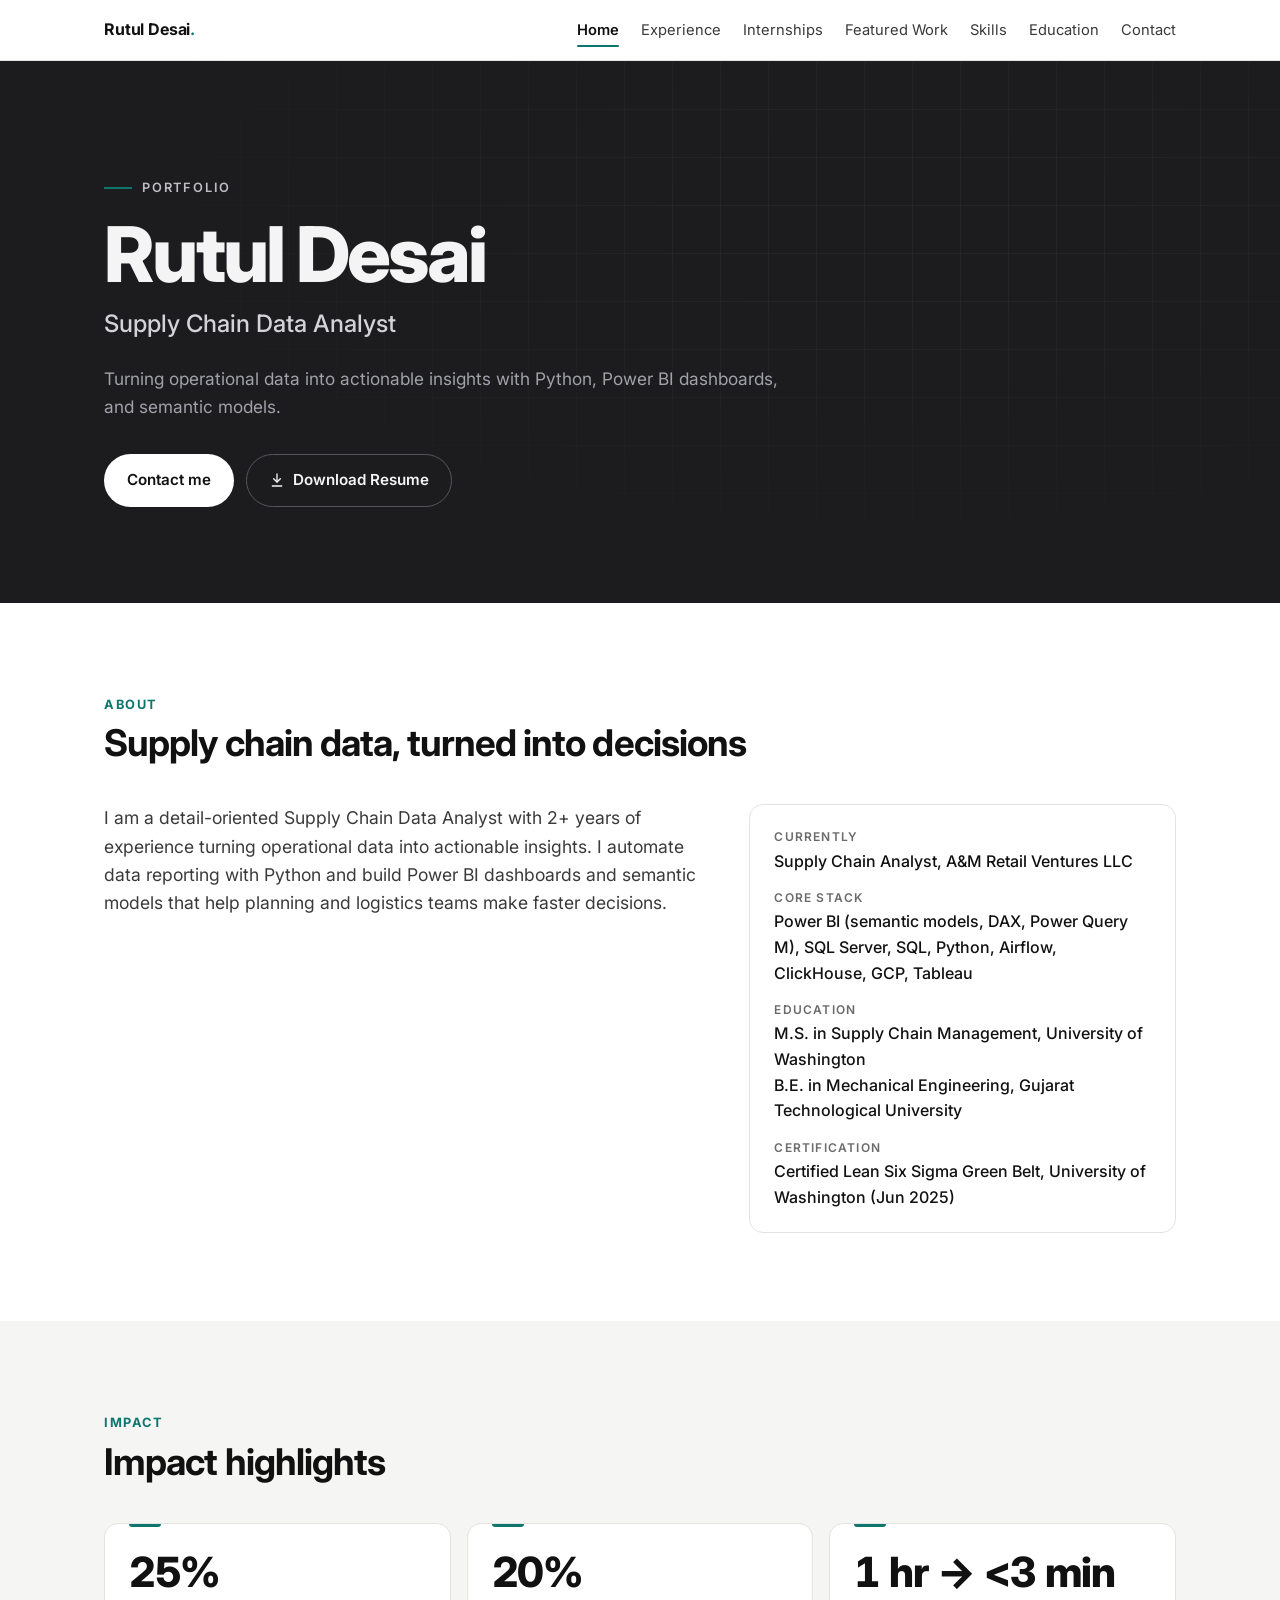
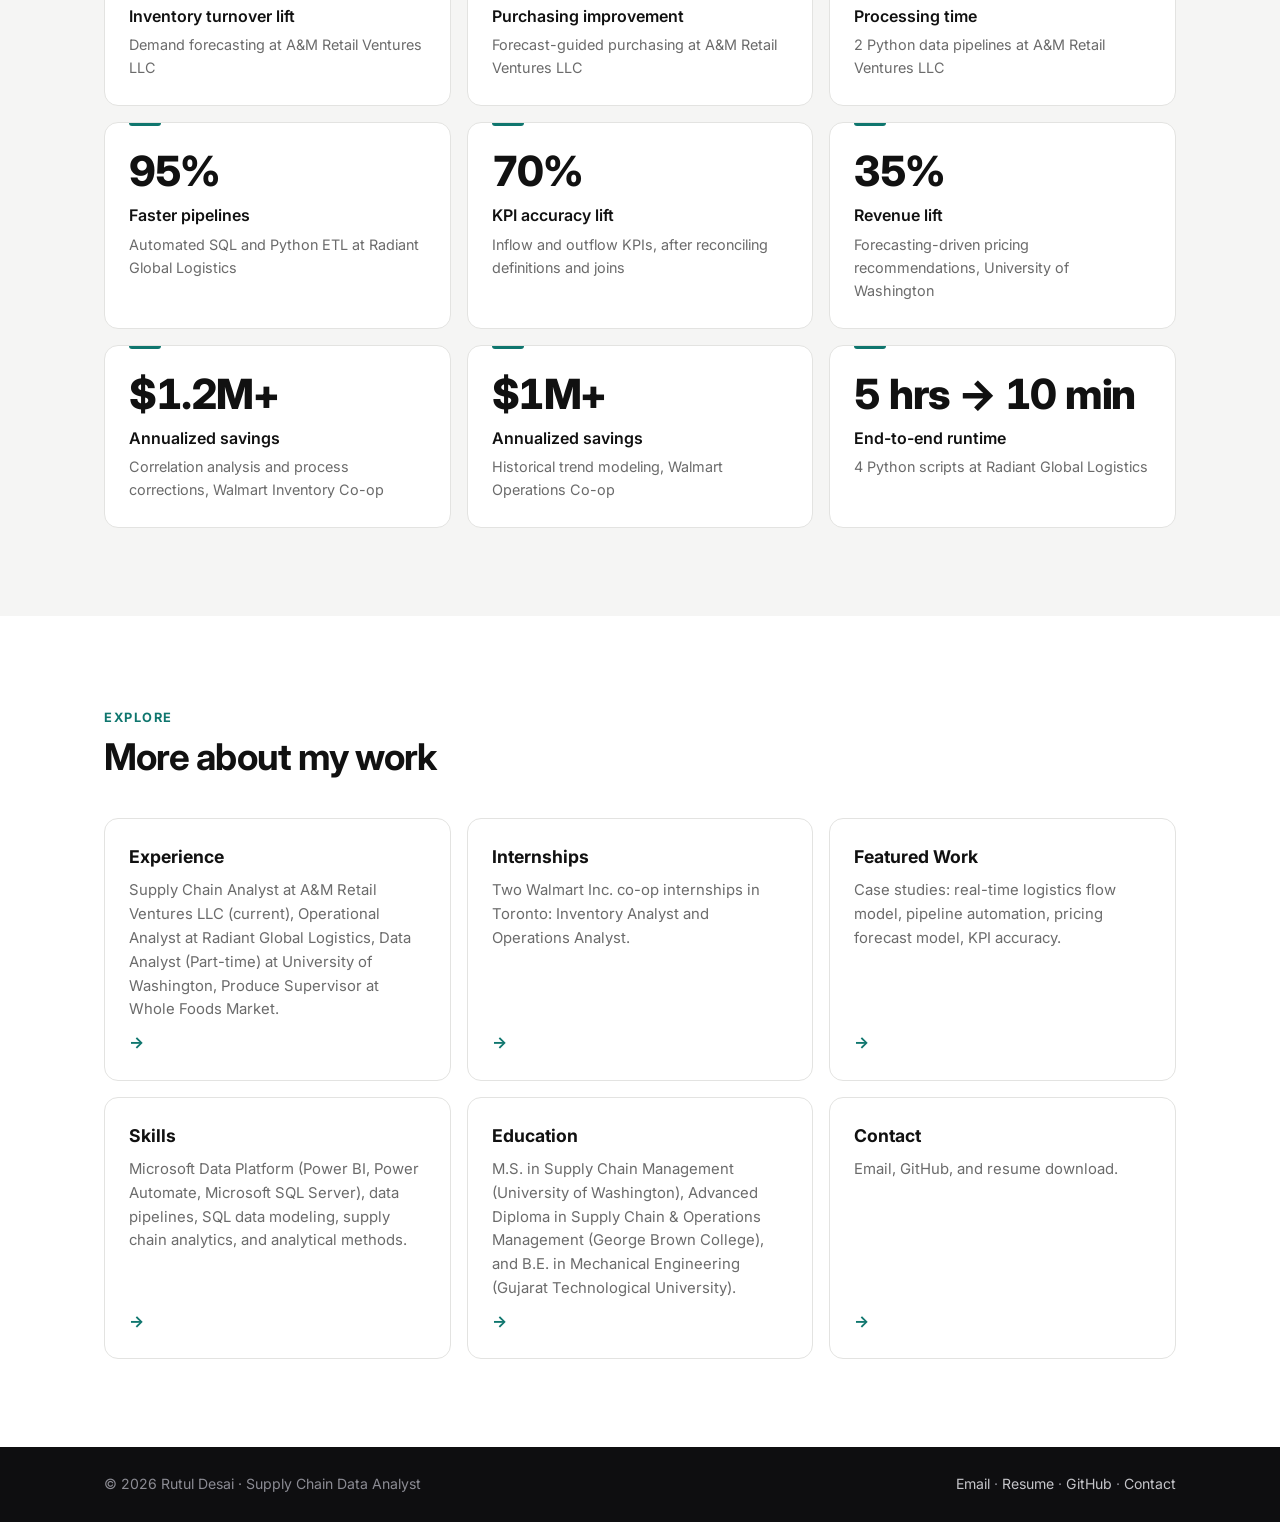
==== commit c21acc59: "Add files via upload" ====
--- a/index.html
+++ b/index.html
@@ -4,7 +4,7 @@
 <meta charset="utf-8">
 <meta name="viewport" content="width=device-width, initial-scale=1">
 <title>Rutul Desai · Supply Chain Data Analyst</title>
-<meta name="description" content="Rutul Desai, Supply Chain Data Analyst targeting analytics engineering on the Microsoft data stack (Power BI): end-to-end SQL/Python data pipelines, SQL data models, and Power BI reports and semantic models.">
+<meta name="description" content="Rutul Desai, Supply Chain Data Analyst: automated data reporting with Python, plus Power BI dashboards and semantic models.">
 <meta name="theme-color" content="#1c1c1e">
 <script>document.documentElement.classList.remove('no-js');document.documentElement.classList.add('js');</script>
 <link rel="preconnect" href="https://fonts.googleapis.com">
@@ -41,7 +41,7 @@
     <span class="eyebrow">Portfolio</span>
     <h1 id="hero-name">Rutul Desai</h1>
     <p class="title">Supply Chain Data Analyst</p>
-    <p class="value">Targeting analytics engineering on the Microsoft data stack (Power BI). Building end-to-end SQL/Python data pipelines, SQL data models, and Power BI reports and semantic models that cut processing time up to 95% and improve metric accuracy up to 70%.</p>
+    <p class="value">Turning operational data into actionable insights with Python, Power BI dashboards, and semantic models.</p>
     <div class="btns">
       <a class="btn btn-primary" href="contact.html">Contact me</a>
       <a class="btn btn-ghost" href="resume.pdf" download="Rutul_Desai_Resume.pdf"><svg viewBox="0 0 24 24" fill="none" stroke="currentColor" stroke-width="2" stroke-linecap="round" stroke-linejoin="round" aria-hidden="true"><path d="M12 3v12"/><path d="m7 10 5 5 5-5"/><path d="M5 21h14"/></svg> Download Resume</a>
@@ -54,12 +54,12 @@
     <div class="sec-head"><span class="num">About</span><h2 id="about-h">Supply chain data, turned into decisions</h2></div>
     <div class="about">
       <div>
-        <p>Supply chain data analyst targeting analytics engineering on the Microsoft data stack (Power BI). I build end-to-end SQL/Python data pipelines, SQL data models, and Power BI reports and semantic models for planning and logistics teams.</p>
+        <p>I am a detail-oriented Supply Chain Data Analyst with 2+ years of experience turning operational data into actionable insights. I automate data reporting with Python and build Power BI dashboards and semantic models that help planning and logistics teams make faster decisions.</p>
       </div>
       <aside class="facts" aria-label="Quick facts">
         <dl>
           <div><dt>Currently</dt><dd>Supply Chain Analyst, A&amp;M Retail Ventures LLC</dd></div>
-          <div><dt>Core stack</dt><dd>Power BI (semantic models, DAX, Power Query/M), SQL Server, SQL, Python, Airflow, ClickHouse, GCP, Tableau</dd></div>
+          <div><dt>Core stack</dt><dd>Power BI (semantic models, DAX, Power Query M), SQL Server, SQL, Python, Airflow, ClickHouse, GCP, Tableau</dd></div>
           <div><dt>Education</dt><dd>M.S. in Supply Chain Management, University of Washington<br>B.E. in Mechanical Engineering, Gujarat Technological University</dd></div>
           <div><dt>Certification</dt><dd>Certified Lean Six Sigma Green Belt, University of Washington (Jun 2025)</dd></div>
         </dl>
@@ -75,12 +75,12 @@
       <li class="metric"><div class="big">25%</div><div class="lbl">Inventory turnover lift</div><div class="ctx">Demand forecasting at A&amp;M Retail Ventures LLC</div></li>
       <li class="metric"><div class="big">20%</div><div class="lbl">Purchasing improvement</div><div class="ctx">Forecast-guided purchasing at A&amp;M Retail Ventures LLC</div></li>
       <li class="metric"><div class="big">1 hr → &lt;3 min</div><div class="lbl">Processing time</div><div class="ctx">2 Python data pipelines at A&amp;M Retail Ventures LLC</div></li>
-      <li class="metric"><div class="big">95%</div><div class="lbl">Faster pipelines</div><div class="ctx">Automated SQL/Python ETL at Radiant Global Logistics</div></li>
-      <li class="metric"><div class="big">70%</div><div class="lbl">KPI accuracy lift</div><div class="ctx">Inflow/outflow KPIs, by reconciling definitions and joins</div></li>
+      <li class="metric"><div class="big">95%</div><div class="lbl">Faster pipelines</div><div class="ctx">Automated SQL and Python ETL at Radiant Global Logistics</div></li>
+      <li class="metric"><div class="big">70%</div><div class="lbl">KPI accuracy lift</div><div class="ctx">Inflow and outflow KPIs, after reconciling definitions and joins</div></li>
       <li class="metric"><div class="big">35%</div><div class="lbl">Revenue lift</div><div class="ctx">Forecasting-driven pricing recommendations, University of Washington</div></li>
-      <li class="metric"><div class="big">$1.2M+</div><div class="lbl">Annualized savings</div><div class="ctx">Correlation analysis &amp; process corrections, Walmart Inventory Co-op</div></li>
+      <li class="metric"><div class="big">$1.2M+</div><div class="lbl">Annualized savings</div><div class="ctx">Correlation analysis and process corrections, Walmart Inventory Co-op</div></li>
       <li class="metric"><div class="big">$1M+</div><div class="lbl">Annualized savings</div><div class="ctx">Historical trend modeling, Walmart Operations Co-op</div></li>
-      <li class="metric"><div class="big">5 hrs → 10 min</div><div class="lbl">End-to-end runtime</div><div class="ctx">4 Python pipelines + 2 Dockerized/executable tools</div></li>
+      <li class="metric"><div class="big">5 hrs → 10 min</div><div class="lbl">End-to-end runtime</div><div class="ctx">4 Python scripts at Radiant Global Logistics</div></li>
     </ul>
   </div>
 </section>
@@ -89,10 +89,10 @@
   <div class="container">
     <div class="sec-head"><span class="num">Explore</span><h2 id="explore-h">More about my work</h2></div>
     <ul class="teasers" role="list">
-      <li><a class="teaser" href="experience.html"><span class="t-title">Experience</span><span class="t-desc">Supply Chain Analyst at A&amp;M Retail Ventures LLC (current), Operational Analyst at Radiant Global Logistics, Data Analyst at University of Washington, Produce Supervisor at Whole Foods Market.</span><span class="t-arrow" aria-hidden="true">→</span></a></li>
+      <li><a class="teaser" href="experience.html"><span class="t-title">Experience</span><span class="t-desc">Supply Chain Analyst at A&amp;M Retail Ventures LLC (current), Operational Analyst at Radiant Global Logistics, Data Analyst (Part-time) at University of Washington, Produce Supervisor at Whole Foods Market.</span><span class="t-arrow" aria-hidden="true">→</span></a></li>
       <li><a class="teaser" href="internships.html"><span class="t-title">Internships</span><span class="t-desc">Two Walmart Inc. co-op internships in Toronto: Inventory Analyst and Operations Analyst.</span><span class="t-arrow" aria-hidden="true">→</span></a></li>
       <li><a class="teaser" href="projects.html"><span class="t-title">Featured Work</span><span class="t-desc">Case studies: real-time logistics flow model, pipeline automation, pricing forecast model, KPI accuracy.</span><span class="t-arrow" aria-hidden="true">→</span></a></li>
-      <li><a class="teaser" href="skills.html"><span class="t-title">Skills</span><span class="t-desc">Microsoft Data Platform (Power BI, Power Automate, Microsoft SQL Server), data pipelines, SQL data modeling, supply chain analytics, and methods.</span><span class="t-arrow" aria-hidden="true">→</span></a></li>
+      <li><a class="teaser" href="skills.html"><span class="t-title">Skills</span><span class="t-desc">Microsoft Data Platform (Power BI, Power Automate, Microsoft SQL Server), data pipelines, SQL data modeling, supply chain analytics, and analytical methods.</span><span class="t-arrow" aria-hidden="true">→</span></a></li>
       <li><a class="teaser" href="education.html"><span class="t-title">Education</span><span class="t-desc">M.S. in Supply Chain Management (University of Washington), Advanced Diploma in Supply Chain &amp; Operations Management (George Brown College), and B.E. in Mechanical Engineering (Gujarat Technological University).</span><span class="t-arrow" aria-hidden="true">→</span></a></li>
       <li><a class="teaser" href="contact.html"><span class="t-title">Contact</span><span class="t-desc">Email, GitHub, and resume download.</span><span class="t-arrow" aria-hidden="true">→</span></a></li>
     </ul>
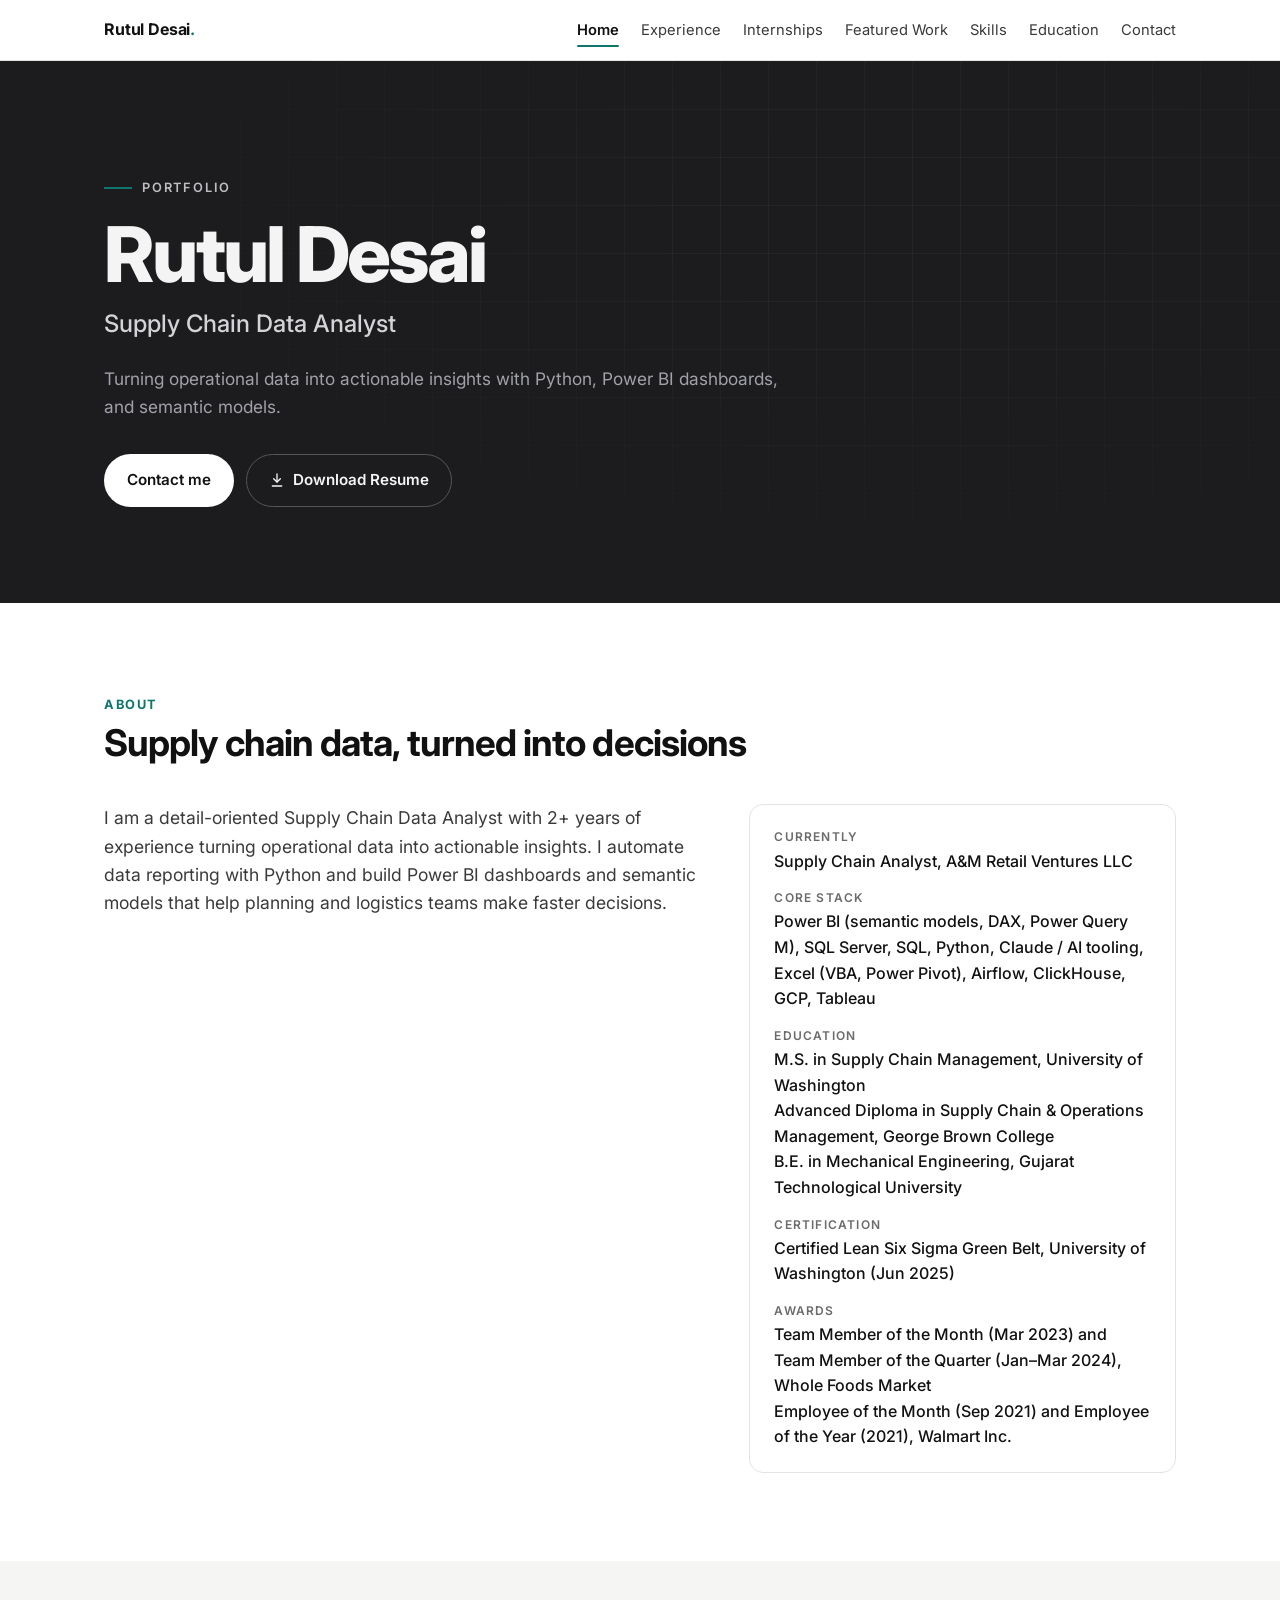
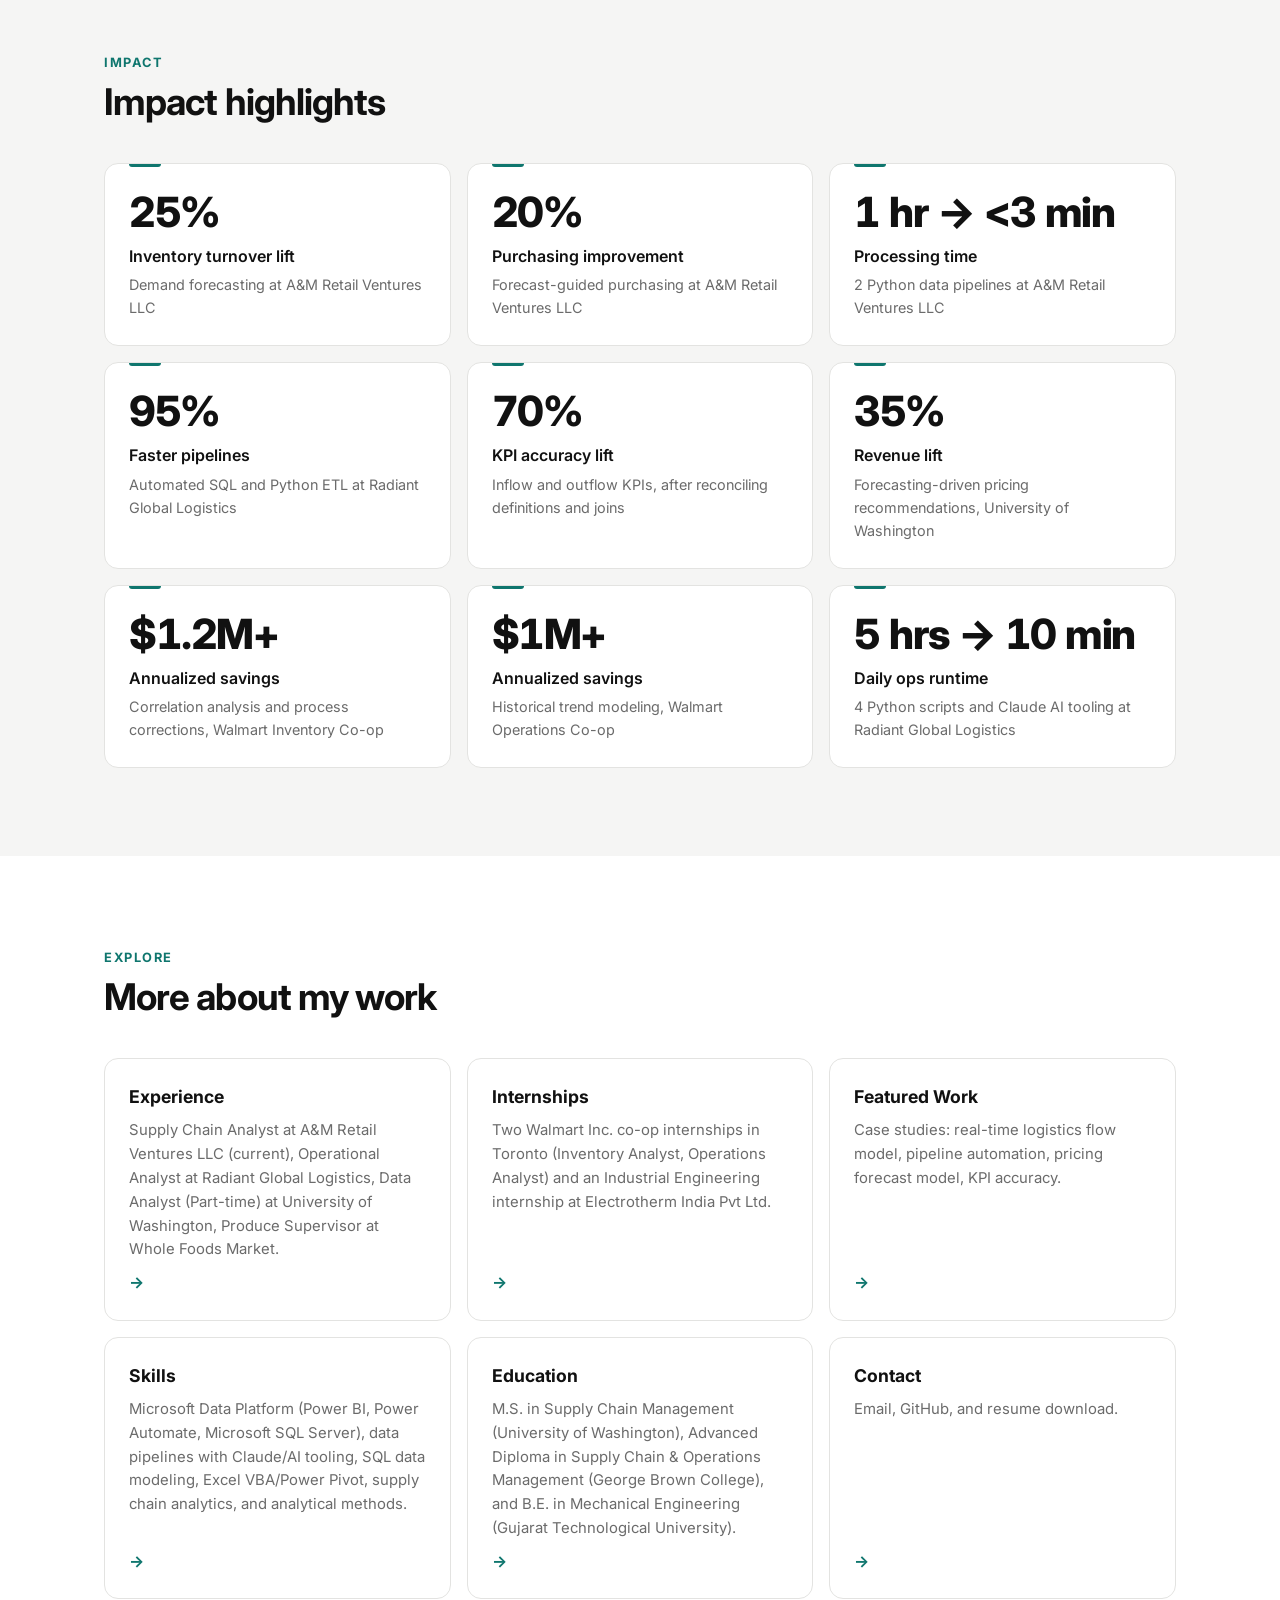
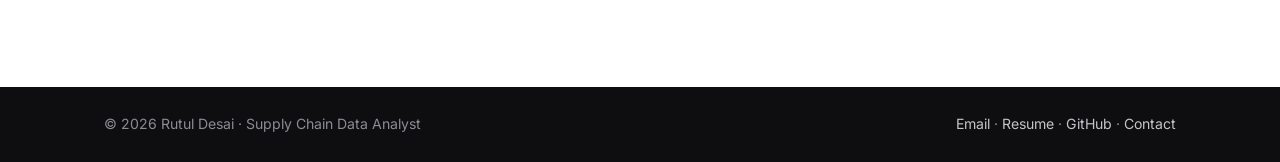
==== commit aee6b2d1: "Add files via upload" ====
--- a/index.html
+++ b/index.html
@@ -59,9 +59,10 @@
       <aside class="facts" aria-label="Quick facts">
         <dl>
           <div><dt>Currently</dt><dd>Supply Chain Analyst, A&amp;M Retail Ventures LLC</dd></div>
-          <div><dt>Core stack</dt><dd>Power BI (semantic models, DAX, Power Query M), SQL Server, SQL, Python, Airflow, ClickHouse, GCP, Tableau</dd></div>
-          <div><dt>Education</dt><dd>M.S. in Supply Chain Management, University of Washington<br>B.E. in Mechanical Engineering, Gujarat Technological University</dd></div>
+          <div><dt>Core stack</dt><dd>Power BI (semantic models, DAX, Power Query M), SQL Server, SQL, Python, Claude / AI tooling, Excel (VBA, Power Pivot), Airflow, ClickHouse, GCP, Tableau</dd></div>
+          <div><dt>Education</dt><dd>M.S. in Supply Chain Management, University of Washington<br>Advanced Diploma in Supply Chain &amp; Operations Management, George Brown College<br>B.E. in Mechanical Engineering, Gujarat Technological University</dd></div>
           <div><dt>Certification</dt><dd>Certified Lean Six Sigma Green Belt, University of Washington (Jun 2025)</dd></div>
+          <div><dt>Awards</dt><dd>Team Member of the Month (Mar 2023) and Team Member of the Quarter (Jan–Mar 2024), Whole Foods Market<br>Employee of the Month (Sep 2021) and Employee of the Year (2021), Walmart Inc.</dd></div>
         </dl>
       </aside>
     </div>
@@ -80,7 +81,7 @@
       <li class="metric"><div class="big">35%</div><div class="lbl">Revenue lift</div><div class="ctx">Forecasting-driven pricing recommendations, University of Washington</div></li>
       <li class="metric"><div class="big">$1.2M+</div><div class="lbl">Annualized savings</div><div class="ctx">Correlation analysis and process corrections, Walmart Inventory Co-op</div></li>
       <li class="metric"><div class="big">$1M+</div><div class="lbl">Annualized savings</div><div class="ctx">Historical trend modeling, Walmart Operations Co-op</div></li>
-      <li class="metric"><div class="big">5 hrs → 10 min</div><div class="lbl">End-to-end runtime</div><div class="ctx">4 Python scripts at Radiant Global Logistics</div></li>
+      <li class="metric"><div class="big">5 hrs → 10 min</div><div class="lbl">Daily ops runtime</div><div class="ctx">4 Python scripts and Claude AI tooling at Radiant Global Logistics</div></li>
     </ul>
   </div>
 </section>
@@ -90,9 +91,9 @@
     <div class="sec-head"><span class="num">Explore</span><h2 id="explore-h">More about my work</h2></div>
     <ul class="teasers" role="list">
       <li><a class="teaser" href="experience.html"><span class="t-title">Experience</span><span class="t-desc">Supply Chain Analyst at A&amp;M Retail Ventures LLC (current), Operational Analyst at Radiant Global Logistics, Data Analyst (Part-time) at University of Washington, Produce Supervisor at Whole Foods Market.</span><span class="t-arrow" aria-hidden="true">→</span></a></li>
-      <li><a class="teaser" href="internships.html"><span class="t-title">Internships</span><span class="t-desc">Two Walmart Inc. co-op internships in Toronto: Inventory Analyst and Operations Analyst.</span><span class="t-arrow" aria-hidden="true">→</span></a></li>
+      <li><a class="teaser" href="internships.html"><span class="t-title">Internships</span><span class="t-desc">Two Walmart Inc. co-op internships in Toronto (Inventory Analyst, Operations Analyst) and an Industrial Engineering internship at Electrotherm India Pvt Ltd.</span><span class="t-arrow" aria-hidden="true">→</span></a></li>
       <li><a class="teaser" href="projects.html"><span class="t-title">Featured Work</span><span class="t-desc">Case studies: real-time logistics flow model, pipeline automation, pricing forecast model, KPI accuracy.</span><span class="t-arrow" aria-hidden="true">→</span></a></li>
-      <li><a class="teaser" href="skills.html"><span class="t-title">Skills</span><span class="t-desc">Microsoft Data Platform (Power BI, Power Automate, Microsoft SQL Server), data pipelines, SQL data modeling, supply chain analytics, and analytical methods.</span><span class="t-arrow" aria-hidden="true">→</span></a></li>
+      <li><a class="teaser" href="skills.html"><span class="t-title">Skills</span><span class="t-desc">Microsoft Data Platform (Power BI, Power Automate, Microsoft SQL Server), data pipelines with Claude/AI tooling, SQL data modeling, Excel VBA/Power Pivot, supply chain analytics, and analytical methods.</span><span class="t-arrow" aria-hidden="true">→</span></a></li>
       <li><a class="teaser" href="education.html"><span class="t-title">Education</span><span class="t-desc">M.S. in Supply Chain Management (University of Washington), Advanced Diploma in Supply Chain &amp; Operations Management (George Brown College), and B.E. in Mechanical Engineering (Gujarat Technological University).</span><span class="t-arrow" aria-hidden="true">→</span></a></li>
       <li><a class="teaser" href="contact.html"><span class="t-title">Contact</span><span class="t-desc">Email, GitHub, and resume download.</span><span class="t-arrow" aria-hidden="true">→</span></a></li>
     </ul>
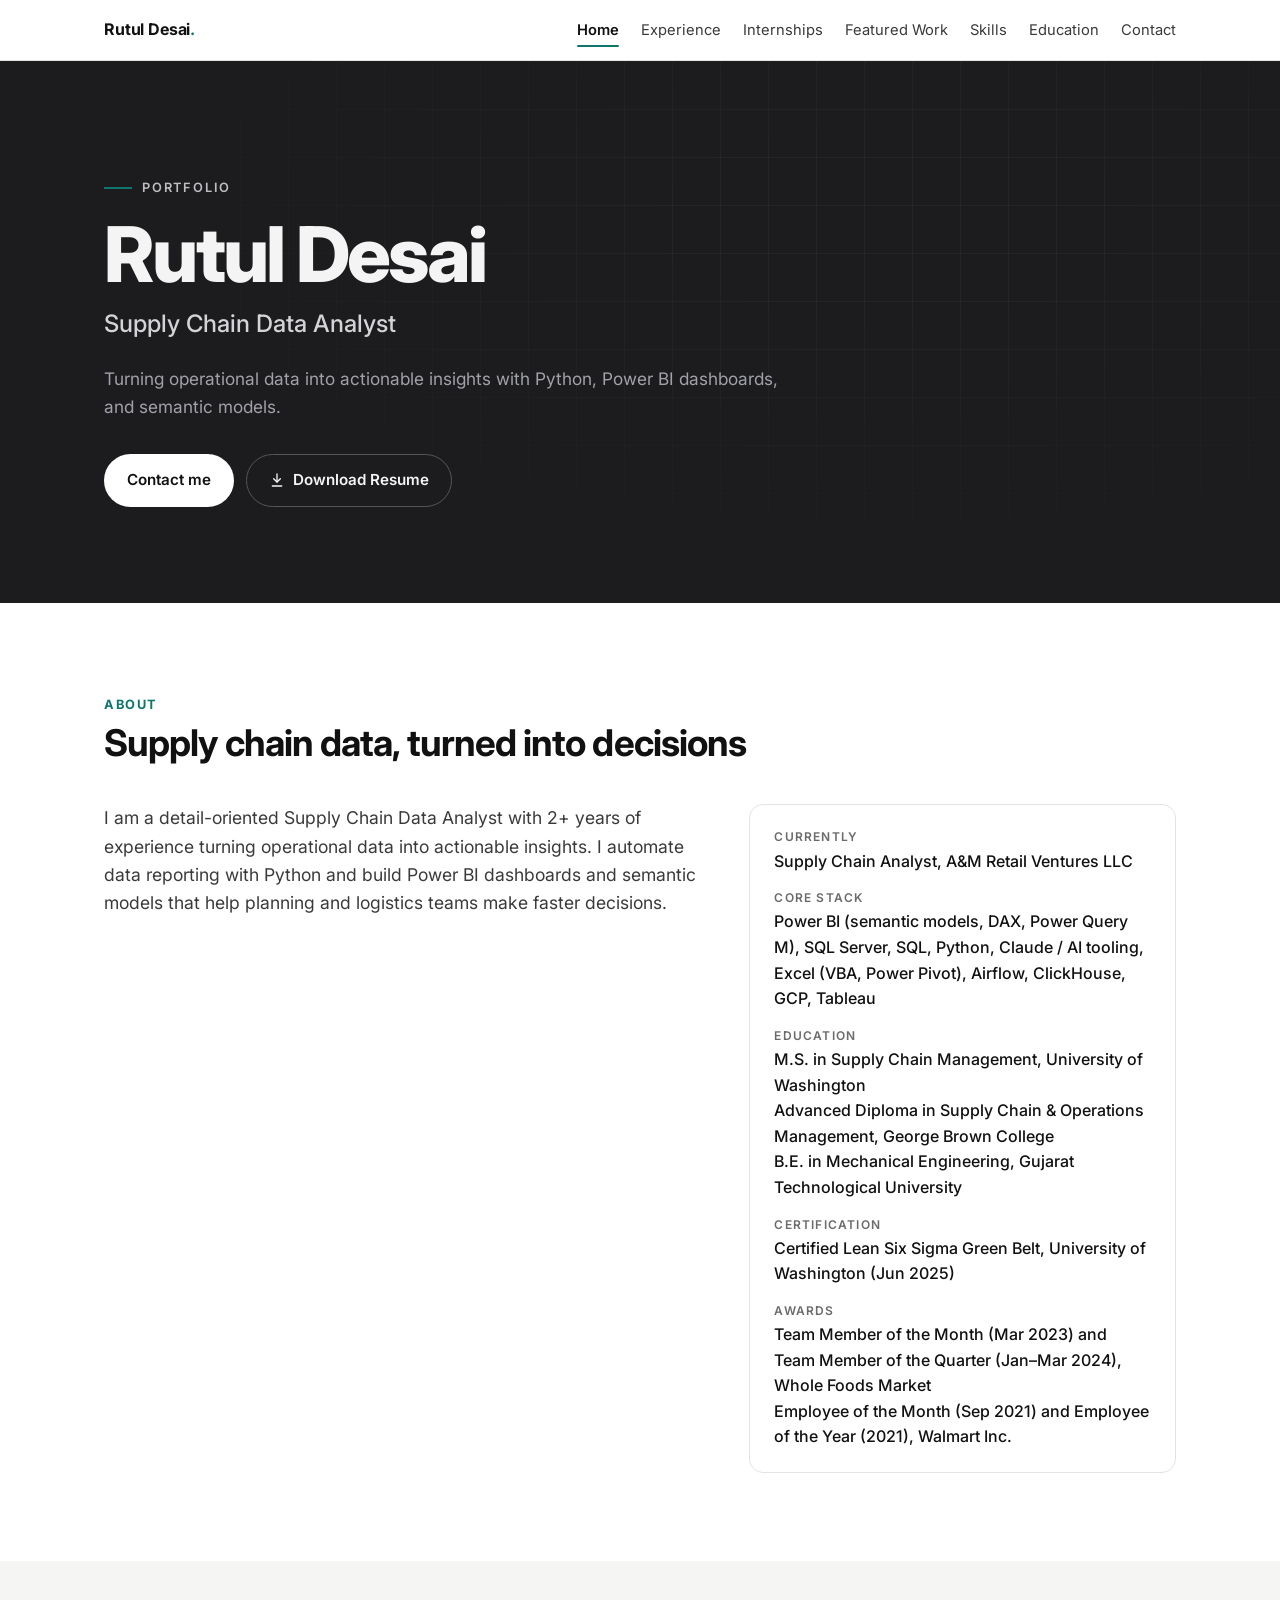
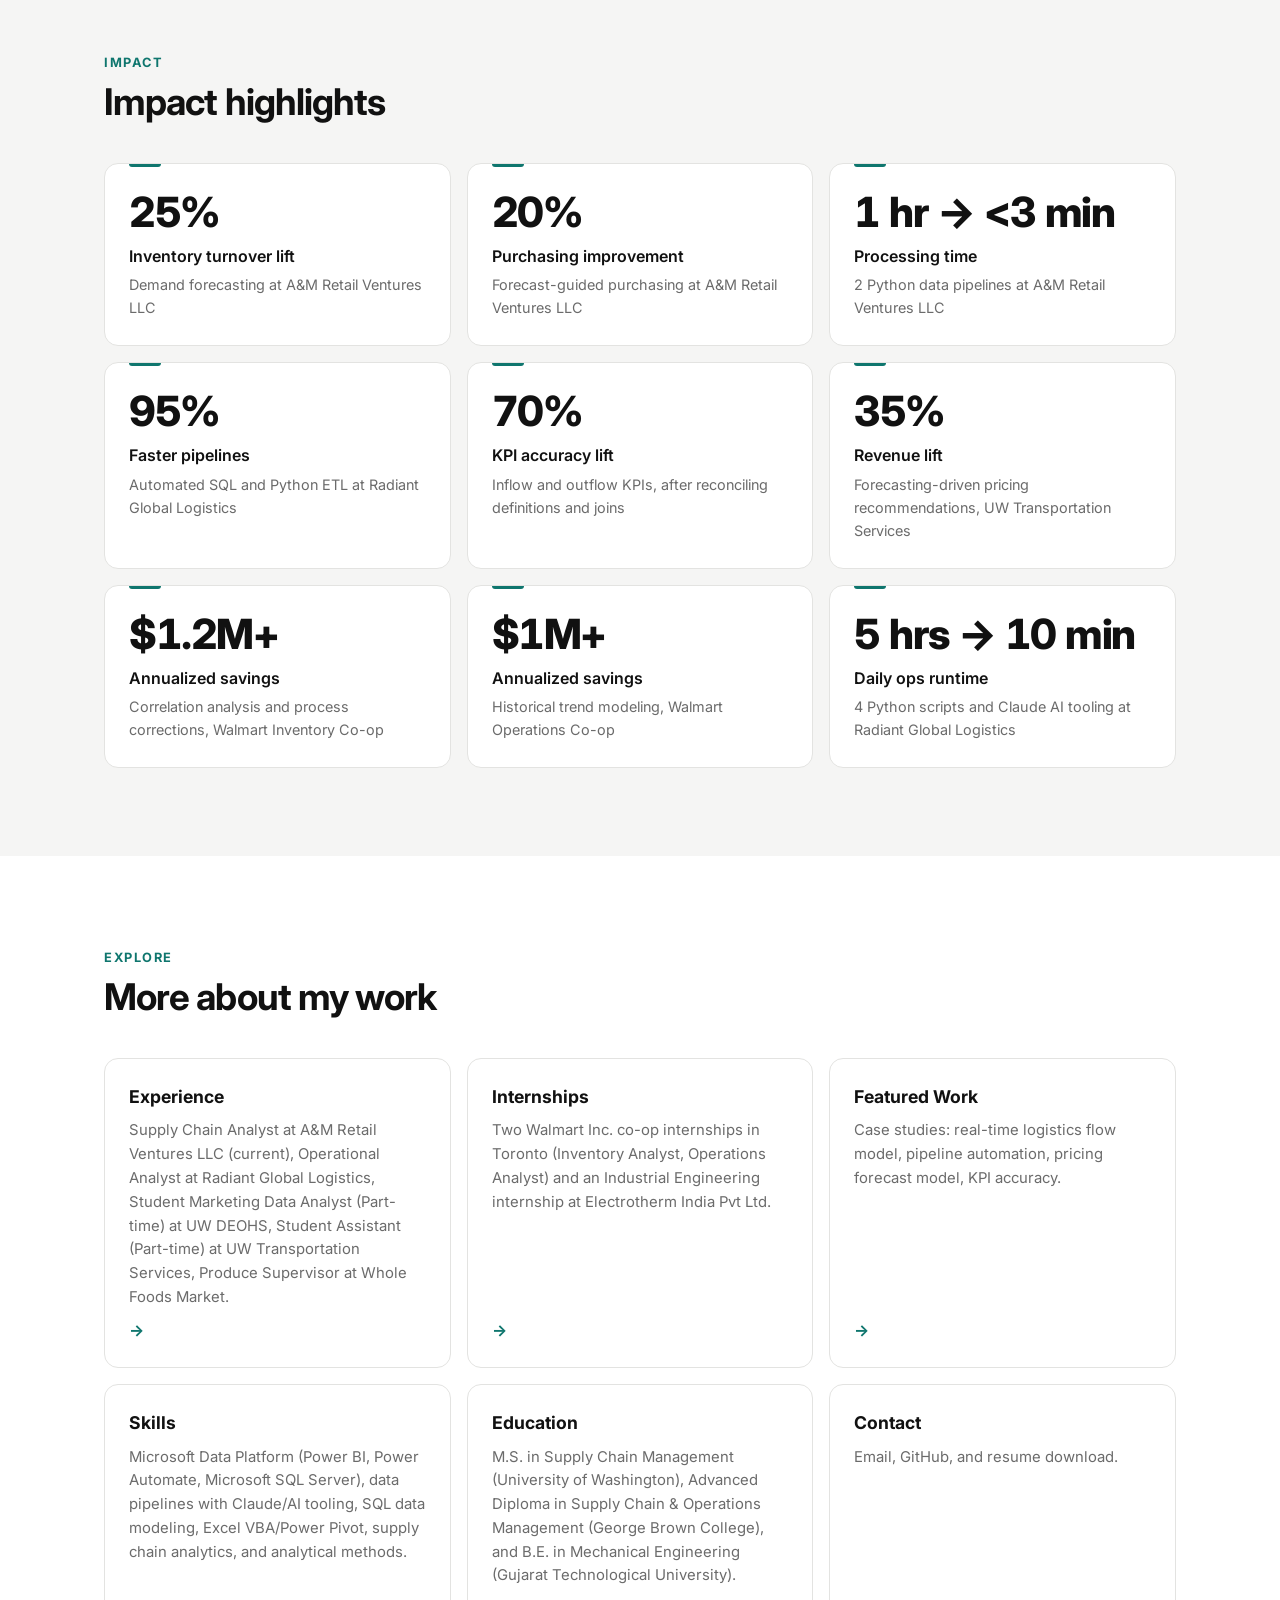
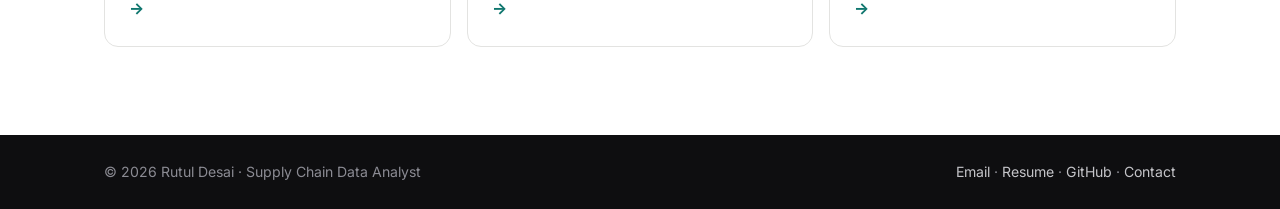
==== commit aa3a9249: "Add files via upload" ====
--- a/index.html
+++ b/index.html
@@ -78,7 +78,7 @@
       <li class="metric"><div class="big">1 hr → &lt;3 min</div><div class="lbl">Processing time</div><div class="ctx">2 Python data pipelines at A&amp;M Retail Ventures LLC</div></li>
       <li class="metric"><div class="big">95%</div><div class="lbl">Faster pipelines</div><div class="ctx">Automated SQL and Python ETL at Radiant Global Logistics</div></li>
       <li class="metric"><div class="big">70%</div><div class="lbl">KPI accuracy lift</div><div class="ctx">Inflow and outflow KPIs, after reconciling definitions and joins</div></li>
-      <li class="metric"><div class="big">35%</div><div class="lbl">Revenue lift</div><div class="ctx">Forecasting-driven pricing recommendations, University of Washington</div></li>
+      <li class="metric"><div class="big">35%</div><div class="lbl">Revenue lift</div><div class="ctx">Forecasting-driven pricing recommendations, UW Transportation Services</div></li>
       <li class="metric"><div class="big">$1.2M+</div><div class="lbl">Annualized savings</div><div class="ctx">Correlation analysis and process corrections, Walmart Inventory Co-op</div></li>
       <li class="metric"><div class="big">$1M+</div><div class="lbl">Annualized savings</div><div class="ctx">Historical trend modeling, Walmart Operations Co-op</div></li>
       <li class="metric"><div class="big">5 hrs → 10 min</div><div class="lbl">Daily ops runtime</div><div class="ctx">4 Python scripts and Claude AI tooling at Radiant Global Logistics</div></li>
@@ -90,7 +90,7 @@
   <div class="container">
     <div class="sec-head"><span class="num">Explore</span><h2 id="explore-h">More about my work</h2></div>
     <ul class="teasers" role="list">
-      <li><a class="teaser" href="experience.html"><span class="t-title">Experience</span><span class="t-desc">Supply Chain Analyst at A&amp;M Retail Ventures LLC (current), Operational Analyst at Radiant Global Logistics, Data Analyst (Part-time) at University of Washington, Produce Supervisor at Whole Foods Market.</span><span class="t-arrow" aria-hidden="true">→</span></a></li>
+      <li><a class="teaser" href="experience.html"><span class="t-title">Experience</span><span class="t-desc">Supply Chain Analyst at A&amp;M Retail Ventures LLC (current), Operational Analyst at Radiant Global Logistics, Student Marketing Data Analyst (Part-time) at UW DEOHS, Student Assistant (Part-time) at UW Transportation Services, Produce Supervisor at Whole Foods Market.</span><span class="t-arrow" aria-hidden="true">→</span></a></li>
       <li><a class="teaser" href="internships.html"><span class="t-title">Internships</span><span class="t-desc">Two Walmart Inc. co-op internships in Toronto (Inventory Analyst, Operations Analyst) and an Industrial Engineering internship at Electrotherm India Pvt Ltd.</span><span class="t-arrow" aria-hidden="true">→</span></a></li>
       <li><a class="teaser" href="projects.html"><span class="t-title">Featured Work</span><span class="t-desc">Case studies: real-time logistics flow model, pipeline automation, pricing forecast model, KPI accuracy.</span><span class="t-arrow" aria-hidden="true">→</span></a></li>
       <li><a class="teaser" href="skills.html"><span class="t-title">Skills</span><span class="t-desc">Microsoft Data Platform (Power BI, Power Automate, Microsoft SQL Server), data pipelines with Claude/AI tooling, SQL data modeling, Excel VBA/Power Pivot, supply chain analytics, and analytical methods.</span><span class="t-arrow" aria-hidden="true">→</span></a></li>
@@ -103,7 +103,7 @@
 <footer>
   <div class="container">
     <span>© 2026 Rutul Desai · Supply Chain Data Analyst</span>
-    <span><a href="mailto:rutul.desai@outlook.com">Email</a> · <a href="resume.pdf" download="Rutul_Desai_Resume.pdf">Resume</a> · <a href="https://github.com/desairutul" rel="noopener">GitHub</a> · <a href="contact.html">Contact</a></span>
+    <span><a href="mailto:imrutul@gmail.com">Email</a> · <a href="resume.pdf" download="Rutul_Desai_Resume.pdf">Resume</a> · <a href="https://github.com/desairutul" rel="noopener">GitHub</a> · <a href="contact.html">Contact</a></span>
   </div>
 </footer>
 <script src="main.js" defer></script>
